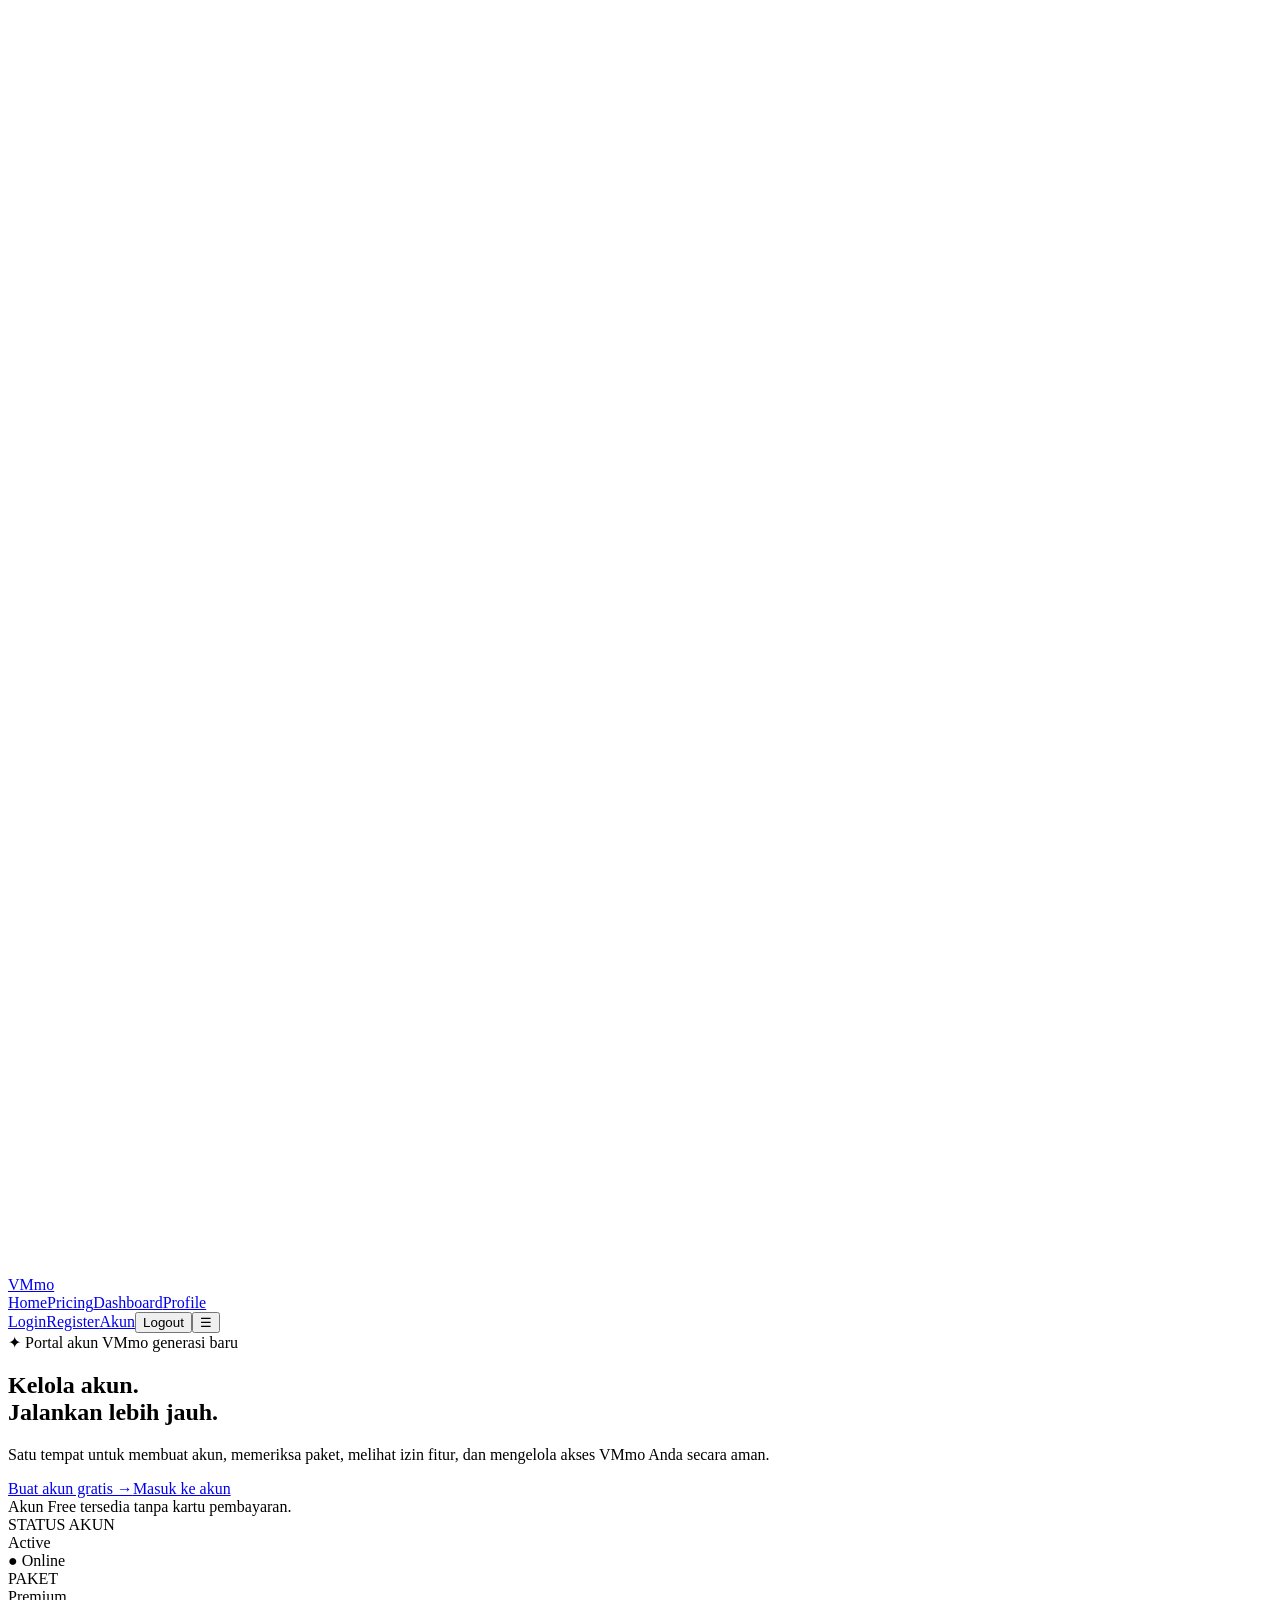
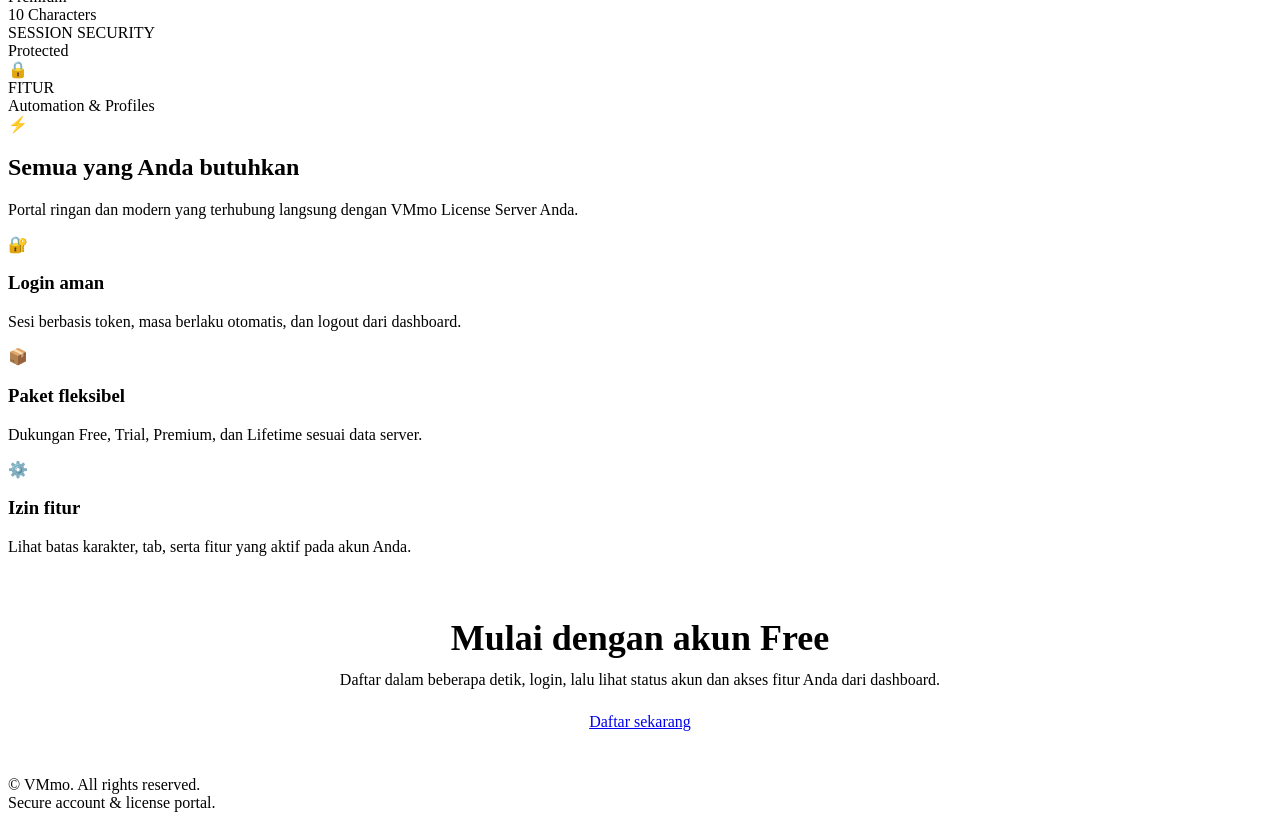
==== index.html @ d48aad36 "Add files via upload" ====
<!doctype html><html lang="id"><head><meta charset="utf-8"><meta name="viewport" content="width=device-width,initial-scale=1"><meta name="description" content="VMmo account and license portal"><title>VMmo — Account & License Portal</title><link rel="stylesheet" href="assets/css/style.css"></head><body><header class="nav"><div class="container nav-inner"><a class="brand" href="index.html"><span class="logo"><svg viewBox="0 0 24 24" fill="none"><path d="M5 7l4.3 10h5.4L19 7" stroke="white" stroke-width="2.3" stroke-linecap="round" stroke-linejoin="round"/></svg></span><span>VMmo</span></a><nav class="nav-links"><a href="index.html">Home</a><a href="pricing.html">Pricing</a><a href="dashboard.html">Dashboard</a><a href="profile.html">Profile</a></nav><div class="nav-actions"><a class="btn btn-secondary" data-guest-only href="login.html">Login</a><a class="btn btn-primary" data-guest-only href="register.html">Register</a><a class="btn btn-secondary" data-auth-only href="dashboard.html">Akun</a><button class="btn btn-danger" data-auth-only data-logout>Logout</button><button class="mobile-toggle" aria-label="Menu">☰</button></div></div></header>
<main><section class="hero"><div class="container hero-grid"><div><span class="eyebrow">✦ Portal akun VMmo generasi baru</span><h1><span class="gradient-text">Kelola akun.</span><br>Jalankan lebih jauh.</h1><p>Satu tempat untuk membuat akun, memeriksa paket, melihat izin fitur, dan mengelola akses VMmo Anda secara aman.</p><div class="hero-actions"><a class="btn btn-primary" href="register.html">Buat akun gratis →</a><a class="btn btn-secondary" href="login.html">Masuk ke akun</a></div><div class="hero-note">Akun Free tersedia tanpa kartu pembayaran.</div></div><div class="visual"><div class="visual-card"><div class="window-bar"><span class="dot"></span><span class="dot"></span><span class="dot"></span></div><div class="mock-row"><div><div class="mock-label">STATUS AKUN</div><div class="mock-value">Active</div></div><span class="pill">● Online</span></div><div class="mock-row"><div><div class="mock-label">PAKET</div><div class="mock-value">Premium</div></div><div class="mock-value">10 Characters</div></div><div class="mock-row"><div><div class="mock-label">SESSION SECURITY</div><div class="mock-value">Protected</div></div><div>🔒</div></div><div class="mock-row"><div><div class="mock-label">FITUR</div><div class="mock-value">Automation & Profiles</div></div><div>⚡</div></div></div></div></div></section>
<section class="section"><div class="container"><div class="section-head"><h2>Semua yang Anda butuhkan</h2><p>Portal ringan dan modern yang terhubung langsung dengan VMmo License Server Anda.</p></div><div class="grid-3"><article class="card"><div class="icon-box">🔐</div><h3>Login aman</h3><p>Sesi berbasis token, masa berlaku otomatis, dan logout dari dashboard.</p></article><article class="card"><div class="icon-box">📦</div><h3>Paket fleksibel</h3><p>Dukungan Free, Trial, Premium, dan Lifetime sesuai data server.</p></article><article class="card"><div class="icon-box">⚙️</div><h3>Izin fitur</h3><p>Lihat batas karakter, tab, serta fitur yang aktif pada akun Anda.</p></article></div></div></section>
<section class="section"><div class="container card" style="text-align:center;padding:45px"><h2 style="font-size:36px;margin:0 0 12px">Mulai dengan akun Free</h2><p class="muted" style="margin:0 auto 24px;max-width:620px">Daftar dalam beberapa detik, login, lalu lihat status akun dan akses fitur Anda dari dashboard.</p><a class="btn btn-primary" href="register.html">Daftar sekarang</a></div></section></main><footer class="footer"><div class="container footer-inner"><div>© <span data-year></span> VMmo. All rights reserved.</div><div>Secure account & license portal.</div></div></footer><script src="assets/js/config.js"></script><script src="assets/js/api.js"></script><script src="assets/js/app.js"></script></body></html>
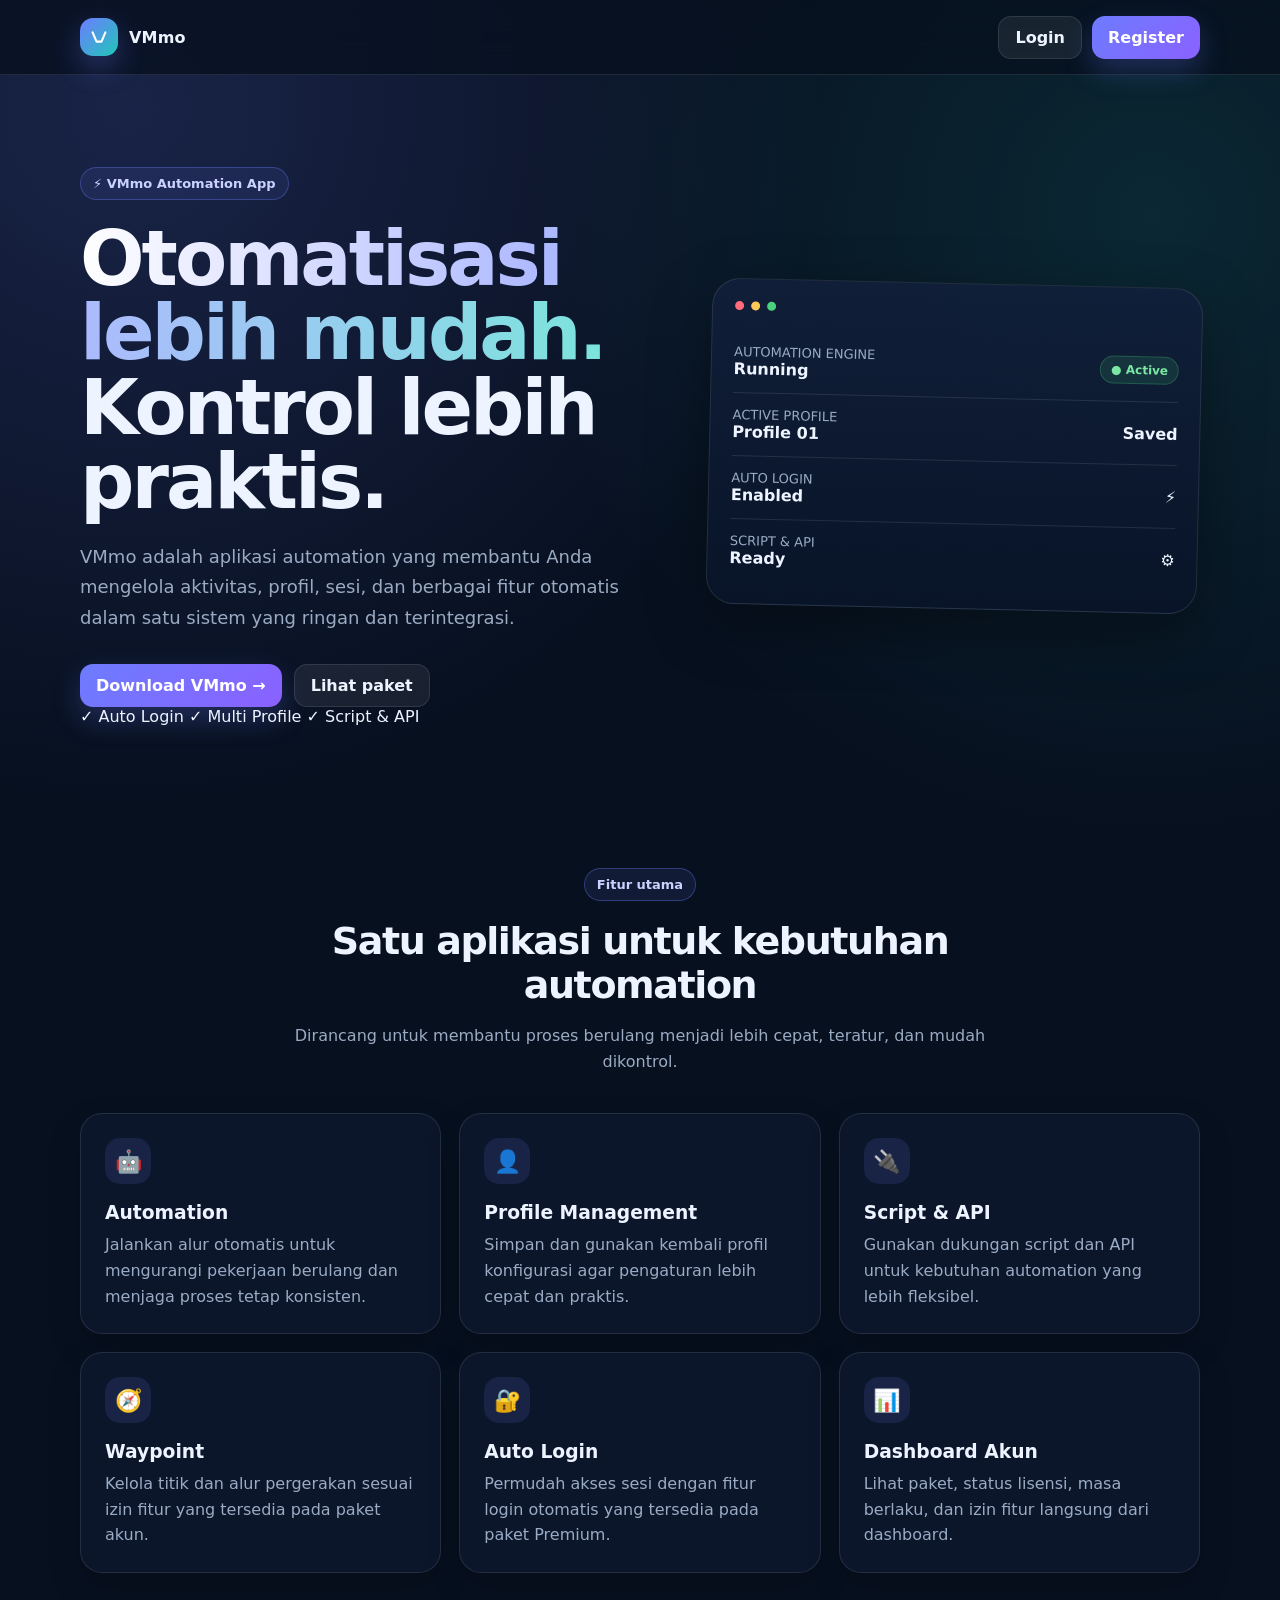
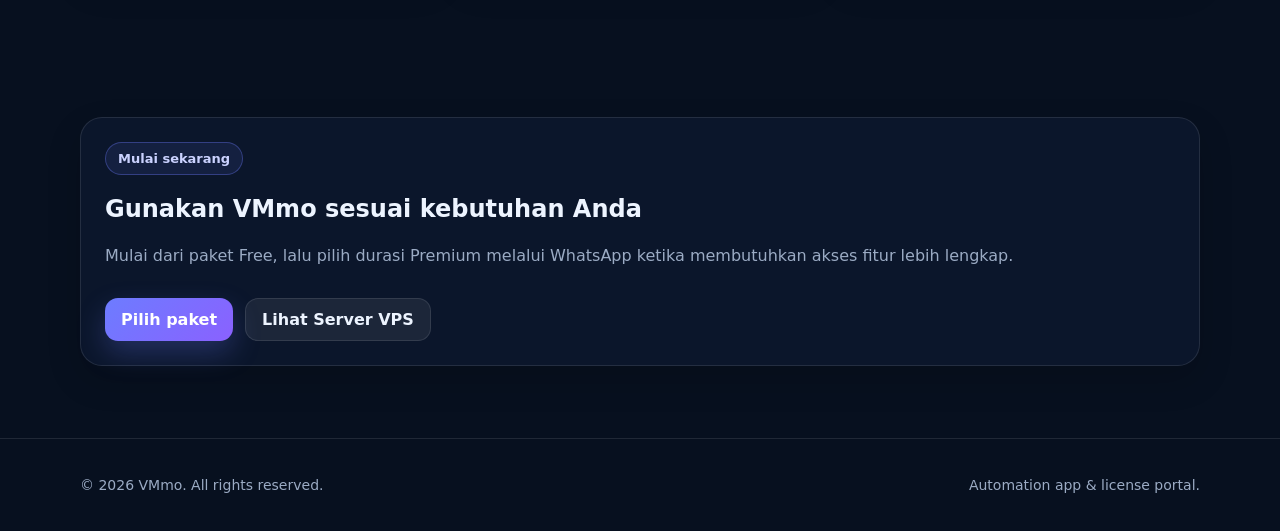
==== commit 9afca3bb: "Add files via upload" ====
--- a/index.html
+++ b/index.html
@@ -1,4 +1,91 @@
-<!doctype html><html lang="id"><head><meta charset="utf-8"><meta name="viewport" content="width=device-width,initial-scale=1"><meta name="description" content="VMmo account and license portal"><title>VMmo — Account & License Portal</title><link rel="stylesheet" href="assets/css/style.css"></head><body><header class="nav"><div class="container nav-inner"><a class="brand" href="index.html"><span class="logo"><svg viewBox="0 0 24 24" fill="none"><path d="M5 7l4.3 10h5.4L19 7" stroke="white" stroke-width="2.3" stroke-linecap="round" stroke-linejoin="round"/></svg></span><span>VMmo</span></a><nav class="nav-links"><a href="index.html">Home</a><a href="pricing.html">Pricing</a><a href="dashboard.html">Dashboard</a><a href="profile.html">Profile</a></nav><div class="nav-actions"><a class="btn btn-secondary" data-guest-only href="login.html">Login</a><a class="btn btn-primary" data-guest-only href="register.html">Register</a><a class="btn btn-secondary" data-auth-only href="dashboard.html">Akun</a><button class="btn btn-danger" data-auth-only data-logout>Logout</button><button class="mobile-toggle" aria-label="Menu">☰</button></div></div></header>
-<main><section class="hero"><div class="container hero-grid"><div><span class="eyebrow">✦ Portal akun VMmo generasi baru</span><h1><span class="gradient-text">Kelola akun.</span><br>Jalankan lebih jauh.</h1><p>Satu tempat untuk membuat akun, memeriksa paket, melihat izin fitur, dan mengelola akses VMmo Anda secara aman.</p><div class="hero-actions"><a class="btn btn-primary" href="register.html">Buat akun gratis →</a><a class="btn btn-secondary" href="login.html">Masuk ke akun</a></div><div class="hero-note">Akun Free tersedia tanpa kartu pembayaran.</div></div><div class="visual"><div class="visual-card"><div class="window-bar"><span class="dot"></span><span class="dot"></span><span class="dot"></span></div><div class="mock-row"><div><div class="mock-label">STATUS AKUN</div><div class="mock-value">Active</div></div><span class="pill">● Online</span></div><div class="mock-row"><div><div class="mock-label">PAKET</div><div class="mock-value">Premium</div></div><div class="mock-value">10 Characters</div></div><div class="mock-row"><div><div class="mock-label">SESSION SECURITY</div><div class="mock-value">Protected</div></div><div>🔒</div></div><div class="mock-row"><div><div class="mock-label">FITUR</div><div class="mock-value">Automation & Profiles</div></div><div>⚡</div></div></div></div></div></section>
-<section class="section"><div class="container"><div class="section-head"><h2>Semua yang Anda butuhkan</h2><p>Portal ringan dan modern yang terhubung langsung dengan VMmo License Server Anda.</p></div><div class="grid-3"><article class="card"><div class="icon-box">🔐</div><h3>Login aman</h3><p>Sesi berbasis token, masa berlaku otomatis, dan logout dari dashboard.</p></article><article class="card"><div class="icon-box">📦</div><h3>Paket fleksibel</h3><p>Dukungan Free, Trial, Premium, dan Lifetime sesuai data server.</p></article><article class="card"><div class="icon-box">⚙️</div><h3>Izin fitur</h3><p>Lihat batas karakter, tab, serta fitur yang aktif pada akun Anda.</p></article></div></div></section>
-<section class="section"><div class="container card" style="text-align:center;padding:45px"><h2 style="font-size:36px;margin:0 0 12px">Mulai dengan akun Free</h2><p class="muted" style="margin:0 auto 24px;max-width:620px">Daftar dalam beberapa detik, login, lalu lihat status akun dan akses fitur Anda dari dashboard.</p><a class="btn btn-primary" href="register.html">Daftar sekarang</a></div></section></main><footer class="footer"><div class="container footer-inner"><div>© <span data-year></span> VMmo. All rights reserved.</div><div>Secure account & license portal.</div></div></footer><script src="assets/js/config.js"></script><script src="assets/js/api.js"></script><script src="assets/js/app.js"></script></body></html>
+<!doctype html>
+<html lang="id">
+<head>
+  <meta charset="utf-8">
+  <meta name="viewport" content="width=device-width,initial-scale=1">
+  <meta name="description" content="VMmo adalah aplikasi automation untuk membantu menjalankan dan mengelola aktivitas secara lebih praktis.">
+  <title>VMmo — Automation App</title>
+  <link rel="stylesheet" href="assets/css/style.css">
+</head>
+<body>
+<header class="nav">
+  <div class="container nav-inner">
+    <a class="brand" href="index.html"><span class="logo"><svg viewBox="0 0 24 24" fill="none"><path d="M5 7l4.3 10h5.4L19 7" stroke="white" stroke-width="2.3" stroke-linecap="round" stroke-linejoin="round"/></svg></span><span>VMmo</span></a>
+    <nav class="nav-links" aria-label="Navigasi utama"></nav>
+    <div class="nav-actions">
+      <a class="btn btn-secondary" data-guest-only href="login.html">Login</a>
+      <a class="btn btn-primary" data-guest-only href="register.html">Register</a>
+      <a class="btn btn-secondary" data-auth-only href="dashboard.html">Akun</a>
+      <button class="btn btn-danger" data-auth-only data-logout>Logout</button>
+      <button class="mobile-toggle" aria-label="Buka menu">☰</button>
+    </div>
+  </div>
+</header>
+
+<main>
+  <section class="hero">
+    <div class="container hero-grid">
+      <div>
+        <span class="eyebrow">⚡ VMmo Automation App</span>
+        <h1><span class="gradient-text">Otomatisasi lebih mudah.</span><br>Kontrol lebih praktis.</h1>
+        <p>VMmo adalah aplikasi automation yang membantu Anda mengelola aktivitas, profil, sesi, dan berbagai fitur otomatis dalam satu sistem yang ringan dan terintegrasi.</p>
+        <div class="hero-actions">
+          <a class="btn btn-primary" href="download.html">Download VMmo →</a>
+          <a class="btn btn-secondary" href="pricing.html">Lihat paket</a>
+        </div>
+        <div class="hero-badges">
+          <span>✓ Auto Login</span>
+          <span>✓ Multi Profile</span>
+          <span>✓ Script & API</span>
+        </div>
+      </div>
+
+      <div class="visual">
+        <div class="visual-card">
+          <div class="window-bar"><span class="dot"></span><span class="dot"></span><span class="dot"></span></div>
+          <div class="mock-row"><div><div class="mock-label">AUTOMATION ENGINE</div><div class="mock-value">Running</div></div><span class="pill">● Active</span></div>
+          <div class="mock-row"><div><div class="mock-label">ACTIVE PROFILE</div><div class="mock-value">Profile 01</div></div><div class="mock-value">Saved</div></div>
+          <div class="mock-row"><div><div class="mock-label">AUTO LOGIN</div><div class="mock-value">Enabled</div></div><div>⚡</div></div>
+          <div class="mock-row"><div><div class="mock-label">SCRIPT & API</div><div class="mock-value">Ready</div></div><div>⚙️</div></div>
+        </div>
+      </div>
+    </div>
+  </section>
+
+  <section class="section">
+    <div class="container">
+      <div class="section-head">
+        <span class="eyebrow">Fitur utama</span>
+        <h2 style="margin-top:18px">Satu aplikasi untuk kebutuhan automation</h2>
+        <p>Dirancang untuk membantu proses berulang menjadi lebih cepat, teratur, dan mudah dikontrol.</p>
+      </div>
+      <div class="grid-3">
+        <article class="card"><div class="icon-box">🤖</div><h3>Automation</h3><p>Jalankan alur otomatis untuk mengurangi pekerjaan berulang dan menjaga proses tetap konsisten.</p></article>
+        <article class="card"><div class="icon-box">👤</div><h3>Profile Management</h3><p>Simpan dan gunakan kembali profil konfigurasi agar pengaturan lebih cepat dan praktis.</p></article>
+        <article class="card"><div class="icon-box">🔌</div><h3>Script & API</h3><p>Gunakan dukungan script dan API untuk kebutuhan automation yang lebih fleksibel.</p></article>
+        <article class="card"><div class="icon-box">🧭</div><h3>Waypoint</h3><p>Kelola titik dan alur pergerakan sesuai izin fitur yang tersedia pada paket akun.</p></article>
+        <article class="card"><div class="icon-box">🔐</div><h3>Auto Login</h3><p>Permudah akses sesi dengan fitur login otomatis yang tersedia pada paket Premium.</p></article>
+        <article class="card"><div class="icon-box">📊</div><h3>Dashboard Akun</h3><p>Lihat paket, status lisensi, masa berlaku, dan izin fitur langsung dari dashboard.</p></article>
+      </div>
+    </div>
+  </section>
+
+  <section class="section">
+    <div class="container card home-cta">
+      <span class="eyebrow">Mulai sekarang</span>
+      <h2>Gunakan VMmo sesuai kebutuhan Anda</h2>
+      <p class="muted">Mulai dari paket Free, lalu pilih durasi Premium melalui WhatsApp ketika membutuhkan akses fitur lebih lengkap.</p>
+      <div class="hero-actions center-actions">
+        <a class="btn btn-primary" href="pricing.html">Pilih paket</a>
+        <a class="btn btn-secondary" href="vps.html">Lihat Server VPS</a>
+      </div>
+    </div>
+  </section>
+</main>
+
+<footer class="footer"><div class="container footer-inner"><div>© <span data-year></span> VMmo. All rights reserved.</div><div>Automation app & license portal.</div></div></footer>
+<script src="assets/js/config.js"></script>
+<script src="assets/js/api.js"></script>
+<script src="assets/js/app.js"></script>
+</body>
+</html>
--- a/assets/css/style.css
+++ b/assets/css/style.css
@@ -0,0 +1,2 @@
+:root{--bg:#07101f;--panel:#0d1930;--panel2:#111f3a;--text:#edf4ff;--muted:#9babc4;--line:rgba(255,255,255,.1);--brand:#6d7cff;--brand2:#20c7b8;--danger:#ff6b7a;--warning:#ffc857;--ok:#49d17d;--shadow:0 20px 60px rgba(0,0,0,.35);--radius:22px}
+*{box-sizing:border-box}html{scroll-behavior:smooth}body{margin:0;font-family:Inter,ui-sans-serif,system-ui,-apple-system,Segoe UI,Roboto,Arial,sans-serif;background:radial-gradient(circle at 10% 5%,rgba(109,124,255,.18),transparent 30%),radial-gradient(circle at 90% 10%,rgba(32,199,184,.13),transparent 28%),var(--bg);color:var(--text);min-height:100vh}a{color:inherit;text-decoration:none}button,input{font:inherit}.container{width:min(1120px,calc(100% - 32px));margin:auto}.nav{position:sticky;top:0;z-index:50;background:rgba(7,16,31,.76);backdrop-filter:blur(18px);border-bottom:1px solid var(--line)}.nav-inner{height:74px;display:flex;align-items:center;justify-content:space-between}.brand{display:flex;align-items:center;gap:11px;font-weight:850;letter-spacing:.2px}.logo{width:38px;height:38px;border-radius:13px;background:linear-gradient(135deg,var(--brand),var(--brand2));display:grid;place-items:center;box-shadow:0 12px 28px rgba(109,124,255,.3)}.logo svg{width:22px}.nav-links{display:flex;gap:8px;align-items:center}.nav-links a{padding:10px 13px;border-radius:12px;color:var(--muted);font-weight:650;font-size:14px}.nav-links a:hover,.nav-links a.active{background:rgba(255,255,255,.07);color:var(--text)}.nav-actions{display:flex;gap:10px}.btn{border:0;border-radius:13px;padding:11px 16px;font-weight:750;cursor:pointer;display:inline-flex;align-items:center;justify-content:center;gap:8px;transition:.2s}.btn:hover{transform:translateY(-1px)}.btn-primary{color:white;background:linear-gradient(135deg,var(--brand),#8a61ff);box-shadow:0 12px 28px rgba(109,124,255,.25)}.btn-secondary{color:var(--text);background:rgba(255,255,255,.07);border:1px solid var(--line)}.btn-danger{color:white;background:rgba(255,107,122,.18);border:1px solid rgba(255,107,122,.35)}.btn-block{width:100%}.hero{padding:92px 0 70px}.hero-grid{display:grid;grid-template-columns:1.08fr .92fr;gap:52px;align-items:center}.eyebrow{display:inline-flex;align-items:center;gap:8px;padding:8px 12px;border:1px solid rgba(109,124,255,.35);background:rgba(109,124,255,.1);border-radius:999px;color:#cbd2ff;font-size:13px;font-weight:750}.hero h1{font-size:clamp(44px,7vw,76px);line-height:.98;letter-spacing:-3px;margin:22px 0}.gradient-text{background:linear-gradient(90deg,#fff,#aeb9ff 46%,#7ce4dc);-webkit-background-clip:text;color:transparent}.hero p{font-size:18px;line-height:1.7;color:var(--muted);max-width:650px}.hero-actions{display:flex;gap:12px;margin-top:30px}.hero-note{color:var(--muted);font-size:13px;margin-top:16px}.visual{position:relative}.visual-card{background:linear-gradient(180deg,rgba(17,31,58,.94),rgba(9,20,40,.94));border:1px solid var(--line);border-radius:28px;padding:22px;box-shadow:var(--shadow);transform:rotate(1.3deg)}.window-bar{display:flex;gap:7px;margin-bottom:20px}.dot{width:9px;height:9px;border-radius:50%;background:#ff6b7a}.dot:nth-child(2){background:#ffc857}.dot:nth-child(3){background:#49d17d}.mock-row{display:flex;align-items:center;justify-content:space-between;padding:14px 0;border-bottom:1px solid var(--line)}.mock-row:last-child{border:0}.mock-label{color:var(--muted);font-size:13px}.mock-value{font-weight:750}.pill{display:inline-flex;padding:6px 10px;border-radius:999px;font-size:12px;font-weight:800;background:rgba(73,209,125,.13);color:#7ce7a4;border:1px solid rgba(73,209,125,.25)}.section{padding:72px 0}.section-head{text-align:center;max-width:720px;margin:0 auto 38px}.section-head h2{font-size:38px;letter-spacing:-1.4px;margin:0 0 12px}.section-head p{color:var(--muted);line-height:1.65}.grid-3{display:grid;grid-template-columns:repeat(3,1fr);gap:18px}.card{background:rgba(13,25,48,.78);border:1px solid var(--line);border-radius:var(--radius);padding:24px;box-shadow:0 14px 34px rgba(0,0,0,.16)}.icon-box{width:46px;height:46px;border-radius:15px;background:rgba(109,124,255,.13);display:grid;place-items:center;font-size:22px}.card h3{margin:18px 0 9px}.card p{color:var(--muted);line-height:1.6;margin:0}.footer{padding:38px 0;border-top:1px solid var(--line);color:var(--muted);font-size:14px}.footer-inner{display:flex;justify-content:space-between;gap:20px;align-items:center}.auth-shell{min-height:calc(100vh - 74px);display:grid;place-items:center;padding:50px 16px}.auth-card{width:min(460px,100%);background:rgba(13,25,48,.91);border:1px solid var(--line);border-radius:26px;padding:30px;box-shadow:var(--shadow)}.auth-card.wide{width:min(680px,100%)}.auth-card h1{margin:0 0 8px;font-size:31px;letter-spacing:-1px}.subtitle{color:var(--muted);margin:0 0 25px;line-height:1.55}.form-group{margin-bottom:17px}.form-group label{display:block;font-size:13px;font-weight:750;margin-bottom:8px}.input{width:100%;border:1px solid var(--line);background:rgba(4,12,25,.7);color:var(--text);border-radius:13px;padding:13px 14px;outline:none}.input:focus{border-color:rgba(109,124,255,.8);box-shadow:0 0 0 4px rgba(109,124,255,.12)}.form-row{display:grid;grid-template-columns:1fr 1fr;gap:14px}.helper{font-size:12px;color:var(--muted);margin-top:7px}.form-meta{display:flex;justify-content:space-between;align-items:center;margin:2px 0 18px;font-size:13px;color:var(--muted)}.check{display:flex;gap:8px;align-items:center}.text-link{color:#aeb9ff;font-weight:700}.alert{display:none;border-radius:13px;padding:12px 14px;margin-bottom:16px;font-size:14px;line-height:1.45}.alert.show{display:block}.alert-error{background:rgba(255,107,122,.12);border:1px solid rgba(255,107,122,.3);color:#ffc3ca}.alert-success{background:rgba(73,209,125,.12);border:1px solid rgba(73,209,125,.3);color:#a9f2c1}.divider{display:flex;align-items:center;gap:12px;color:var(--muted);font-size:12px;margin:22px 0}.divider:before,.divider:after{content:"";height:1px;background:var(--line);flex:1}.dashboard{padding:36px 0 70px}.dash-head{display:flex;justify-content:space-between;align-items:center;margin-bottom:24px}.dash-head h1{margin:0;font-size:34px}.dash-head p{color:var(--muted);margin:6px 0 0}.stats{display:grid;grid-template-columns:repeat(4,1fr);gap:16px;margin-bottom:18px}.stat{padding:20px;border-radius:19px;border:1px solid var(--line);background:rgba(13,25,48,.78)}.stat-label{font-size:12px;color:var(--muted);text-transform:uppercase;letter-spacing:.7px}.stat-value{font-weight:850;font-size:21px;margin-top:9px}.dash-grid{display:grid;grid-template-columns:1.3fr .7fr;gap:18px}.table-list{margin-top:12px}.table-row{display:grid;grid-template-columns:1fr 1fr;padding:13px 0;border-bottom:1px solid var(--line);gap:12px}.table-row:last-child{border-bottom:0}.table-row span:first-child{color:var(--muted)}.permission-grid{display:grid;grid-template-columns:repeat(2,1fr);gap:10px;margin-top:15px}.permission{display:flex;align-items:center;gap:9px;padding:11px;border-radius:13px;background:rgba(255,255,255,.035);font-size:13px}.permission .state{width:9px;height:9px;border-radius:50%;background:var(--danger)}.permission.enabled .state{background:var(--ok)}.pricing-grid{display:grid;grid-template-columns:repeat(4,1fr);gap:16px;align-items:stretch}.price-card{position:relative;display:flex;flex-direction:column}.price-card.featured{border-color:rgba(109,124,255,.65);box-shadow:0 20px 50px rgba(109,124,255,.16)}.popular{position:absolute;top:14px;right:14px;font-size:10px;text-transform:uppercase;letter-spacing:.7px;background:rgba(109,124,255,.18);color:#c8ceff;padding:6px 9px;border-radius:999px}.price{font-size:33px;font-weight:900;margin:16px 0 4px}.price small{font-size:13px;color:var(--muted);font-weight:600}.features{list-style:none;padding:0;margin:20px 0;display:grid;gap:11px;color:var(--muted);font-size:14px}.features li:before{content:'✓';color:var(--ok);font-weight:900;margin-right:9px}.price-card .btn{margin-top:auto}.profile-grid{display:grid;grid-template-columns:.65fr 1.35fr;gap:18px}.avatar-card{text-align:center}.avatar{width:94px;height:94px;border-radius:28px;margin:0 auto 16px;background:linear-gradient(135deg,var(--brand),var(--brand2));display:grid;place-items:center;font-size:35px;font-weight:900}.muted{color:var(--muted)}.mobile-toggle{display:none;background:none;border:0;color:white;font-size:24px}.loading{opacity:.65;pointer-events:none}.legal-note{font-size:12px;color:var(--muted);line-height:1.5;margin-top:17px;text-align:center}@media(max-width:900px){.hero-grid,.dash-grid,.profile-grid{grid-template-columns:1fr}.grid-3{grid-template-columns:1fr 1fr}.pricing-grid{grid-template-columns:1fr 1fr}.stats{grid-template-columns:1fr 1fr}.nav-links{display:none}.mobile-toggle{display:block}.hero{padding-top:60px}.visual{max-width:600px}.hero h1{letter-spacing:-2px}}@media(max-width:600px){.container{width:min(100% - 22px,1120px)}.nav-actions .btn-secondary{display:none}.hero-actions,.footer-inner,.dash-head{align-items:stretch;flex-direction:column}.hero-actions .btn{width:100%}.grid-3,.pricing-grid,.stats,.form-row{grid-template-columns:1fr}.hero h1{font-size:43px}.section-head h2{font-size:31px}.auth-card{padding:22px}.permission-grid{grid-template-columns:1fr}.table-row{grid-template-columns:1fr}.nav-inner{height:66px}.dashboard{padding-top:25px}}
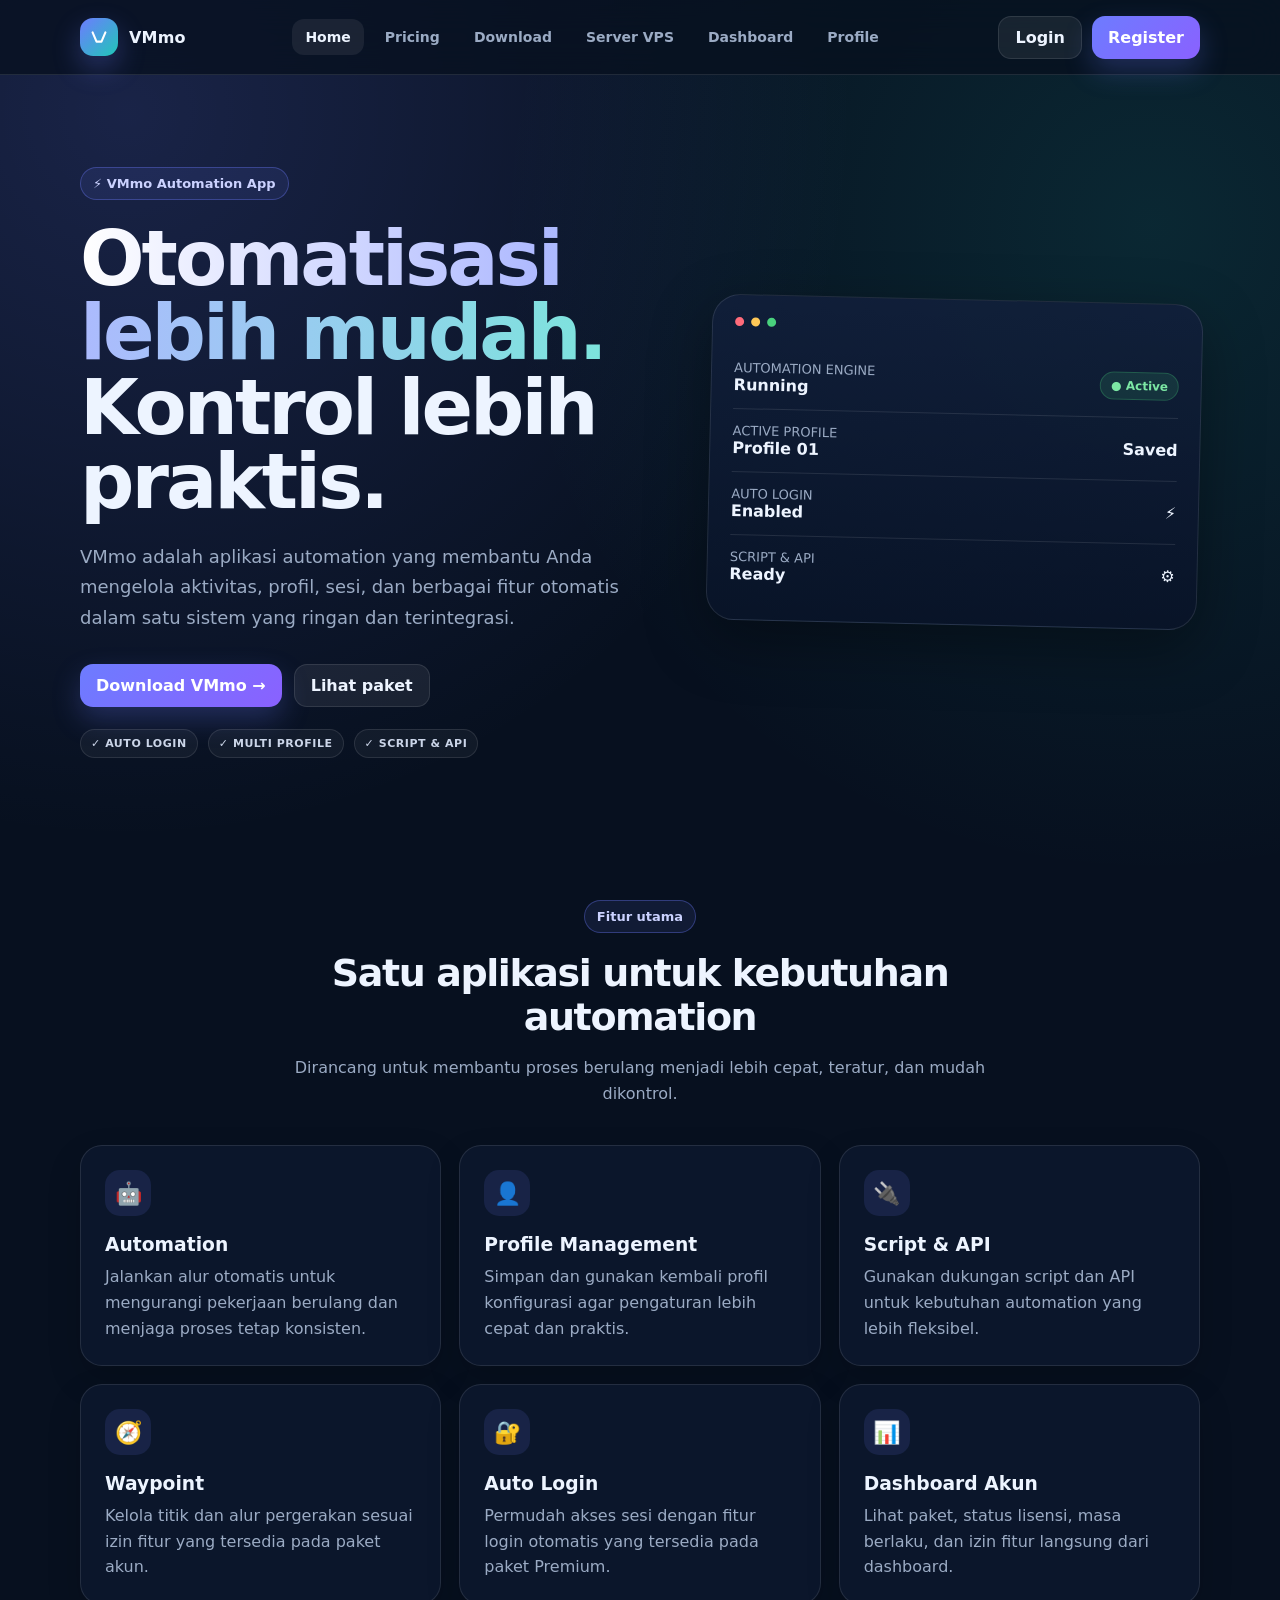
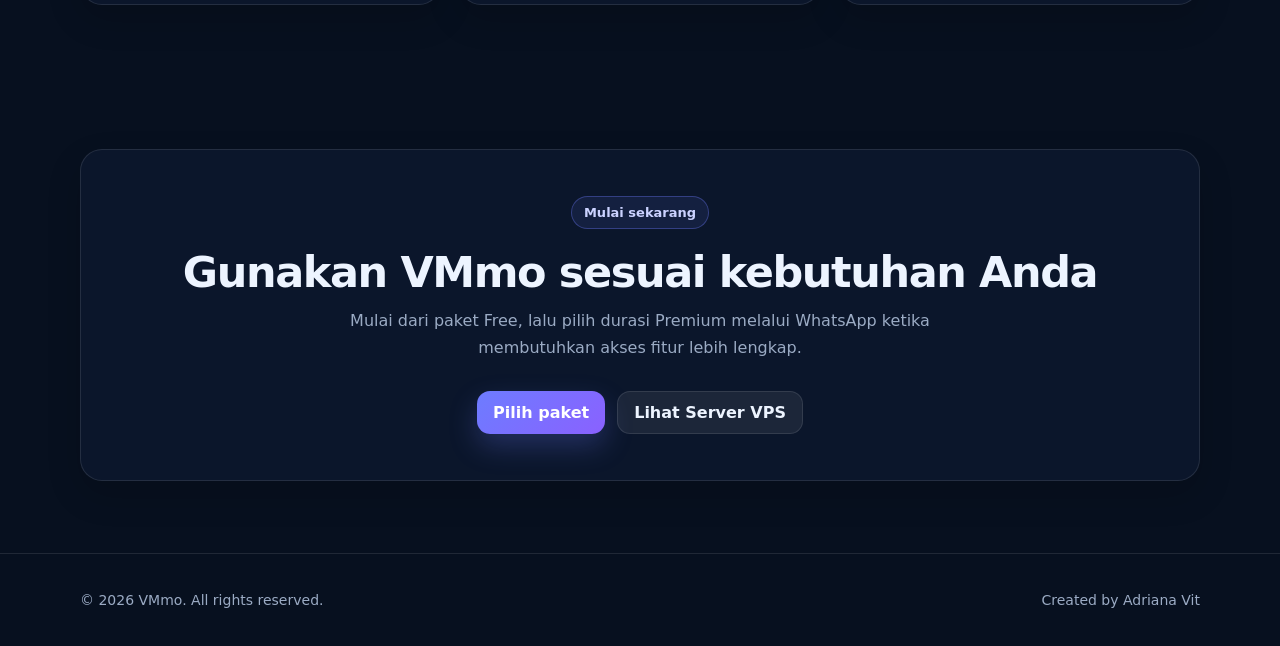
==== commit 218d6ecc: "Add files via upload" ====
--- a/index.html
+++ b/index.html
@@ -23,7 +23,7 @@
 </header>
 
 <main>
-  <section class="hero">
+  <section class="hero animate-fade-up">
     <div class="container hero-grid">
       <div>
         <span class="eyebrow">⚡ VMmo Automation App</span>
@@ -60,12 +60,12 @@
         <p>Dirancang untuk membantu proses berulang menjadi lebih cepat, teratur, dan mudah dikontrol.</p>
       </div>
       <div class="grid-3">
-        <article class="card"><div class="icon-box">🤖</div><h3>Automation</h3><p>Jalankan alur otomatis untuk mengurangi pekerjaan berulang dan menjaga proses tetap konsisten.</p></article>
-        <article class="card"><div class="icon-box">👤</div><h3>Profile Management</h3><p>Simpan dan gunakan kembali profil konfigurasi agar pengaturan lebih cepat dan praktis.</p></article>
-        <article class="card"><div class="icon-box">🔌</div><h3>Script & API</h3><p>Gunakan dukungan script dan API untuk kebutuhan automation yang lebih fleksibel.</p></article>
-        <article class="card"><div class="icon-box">🧭</div><h3>Waypoint</h3><p>Kelola titik dan alur pergerakan sesuai izin fitur yang tersedia pada paket akun.</p></article>
-        <article class="card"><div class="icon-box">🔐</div><h3>Auto Login</h3><p>Permudah akses sesi dengan fitur login otomatis yang tersedia pada paket Premium.</p></article>
-        <article class="card"><div class="icon-box">📊</div><h3>Dashboard Akun</h3><p>Lihat paket, status lisensi, masa berlaku, dan izin fitur langsung dari dashboard.</p></article>
+        <article class="card animate-fade-up delay-1"><div class="icon-box">🤖</div><h3>Automation</h3><p>Jalankan alur otomatis untuk mengurangi pekerjaan berulang dan menjaga proses tetap konsisten.</p></article>
+        <article class="card animate-fade-up delay-2"><div class="icon-box">👤</div><h3>Profile Management</h3><p>Simpan dan gunakan kembali profil konfigurasi agar pengaturan lebih cepat dan praktis.</p></article>
+        <article class="card animate-fade-up delay-3"><div class="icon-box">🔌</div><h3>Script & API</h3><p>Gunakan dukungan script dan API untuk kebutuhan automation yang lebih fleksibel.</p></article>
+        <article class="card animate-fade-up delay-1"><div class="icon-box">🧭</div><h3>Waypoint</h3><p>Kelola titik dan alur pergerakan sesuai izin fitur yang tersedia pada paket akun.</p></article>
+        <article class="card animate-fade-up delay-2"><div class="icon-box">🔐</div><h3>Auto Login</h3><p>Permudah akses sesi dengan fitur login otomatis yang tersedia pada paket Premium.</p></article>
+        <article class="card animate-fade-up delay-3"><div class="icon-box">📊</div><h3>Dashboard Akun</h3><p>Lihat paket, status lisensi, masa berlaku, dan izin fitur langsung dari dashboard.</p></article>
       </div>
     </div>
   </section>
@@ -83,7 +83,7 @@
   </section>
 </main>
 
-<footer class="footer"><div class="container footer-inner"><div>© <span data-year></span> VMmo. All rights reserved.</div><div>Automation app & license portal.</div></div></footer>
+<footer class="footer"><div class="container footer-inner"><div>© <span data-year></span> VMmo. All rights reserved.</div><div>Created by Adriana Vit</div></div></footer>
 <script src="assets/js/config.js"></script>
 <script src="assets/js/api.js"></script>
 <script src="assets/js/app.js"></script>
--- a/assets/css/style.css
+++ b/assets/css/style.css
@@ -1,2 +1,63 @@
 :root{--bg:#07101f;--panel:#0d1930;--panel2:#111f3a;--text:#edf4ff;--muted:#9babc4;--line:rgba(255,255,255,.1);--brand:#6d7cff;--brand2:#20c7b8;--danger:#ff6b7a;--warning:#ffc857;--ok:#49d17d;--shadow:0 20px 60px rgba(0,0,0,.35);--radius:22px}
 *{box-sizing:border-box}html{scroll-behavior:smooth}body{margin:0;font-family:Inter,ui-sans-serif,system-ui,-apple-system,Segoe UI,Roboto,Arial,sans-serif;background:radial-gradient(circle at 10% 5%,rgba(109,124,255,.18),transparent 30%),radial-gradient(circle at 90% 10%,rgba(32,199,184,.13),transparent 28%),var(--bg);color:var(--text);min-height:100vh}a{color:inherit;text-decoration:none}button,input{font:inherit}.container{width:min(1120px,calc(100% - 32px));margin:auto}.nav{position:sticky;top:0;z-index:50;background:rgba(7,16,31,.76);backdrop-filter:blur(18px);border-bottom:1px solid var(--line)}.nav-inner{height:74px;display:flex;align-items:center;justify-content:space-between}.brand{display:flex;align-items:center;gap:11px;font-weight:850;letter-spacing:.2px}.logo{width:38px;height:38px;border-radius:13px;background:linear-gradient(135deg,var(--brand),var(--brand2));display:grid;place-items:center;box-shadow:0 12px 28px rgba(109,124,255,.3)}.logo svg{width:22px}.nav-links{display:flex;gap:8px;align-items:center}.nav-links a{padding:10px 13px;border-radius:12px;color:var(--muted);font-weight:650;font-size:14px}.nav-links a:hover,.nav-links a.active{background:rgba(255,255,255,.07);color:var(--text)}.nav-actions{display:flex;gap:10px}.btn{border:0;border-radius:13px;padding:11px 16px;font-weight:750;cursor:pointer;display:inline-flex;align-items:center;justify-content:center;gap:8px;transition:.2s}.btn:hover{transform:translateY(-1px)}.btn-primary{color:white;background:linear-gradient(135deg,var(--brand),#8a61ff);box-shadow:0 12px 28px rgba(109,124,255,.25)}.btn-secondary{color:var(--text);background:rgba(255,255,255,.07);border:1px solid var(--line)}.btn-danger{color:white;background:rgba(255,107,122,.18);border:1px solid rgba(255,107,122,.35)}.btn-block{width:100%}.hero{padding:92px 0 70px}.hero-grid{display:grid;grid-template-columns:1.08fr .92fr;gap:52px;align-items:center}.eyebrow{display:inline-flex;align-items:center;gap:8px;padding:8px 12px;border:1px solid rgba(109,124,255,.35);background:rgba(109,124,255,.1);border-radius:999px;color:#cbd2ff;font-size:13px;font-weight:750}.hero h1{font-size:clamp(44px,7vw,76px);line-height:.98;letter-spacing:-3px;margin:22px 0}.gradient-text{background:linear-gradient(90deg,#fff,#aeb9ff 46%,#7ce4dc);-webkit-background-clip:text;color:transparent}.hero p{font-size:18px;line-height:1.7;color:var(--muted);max-width:650px}.hero-actions{display:flex;gap:12px;margin-top:30px}.hero-note{color:var(--muted);font-size:13px;margin-top:16px}.visual{position:relative}.visual-card{background:linear-gradient(180deg,rgba(17,31,58,.94),rgba(9,20,40,.94));border:1px solid var(--line);border-radius:28px;padding:22px;box-shadow:var(--shadow);transform:rotate(1.3deg)}.window-bar{display:flex;gap:7px;margin-bottom:20px}.dot{width:9px;height:9px;border-radius:50%;background:#ff6b7a}.dot:nth-child(2){background:#ffc857}.dot:nth-child(3){background:#49d17d}.mock-row{display:flex;align-items:center;justify-content:space-between;padding:14px 0;border-bottom:1px solid var(--line)}.mock-row:last-child{border:0}.mock-label{color:var(--muted);font-size:13px}.mock-value{font-weight:750}.pill{display:inline-flex;padding:6px 10px;border-radius:999px;font-size:12px;font-weight:800;background:rgba(73,209,125,.13);color:#7ce7a4;border:1px solid rgba(73,209,125,.25)}.section{padding:72px 0}.section-head{text-align:center;max-width:720px;margin:0 auto 38px}.section-head h2{font-size:38px;letter-spacing:-1.4px;margin:0 0 12px}.section-head p{color:var(--muted);line-height:1.65}.grid-3{display:grid;grid-template-columns:repeat(3,1fr);gap:18px}.card{background:rgba(13,25,48,.78);border:1px solid var(--line);border-radius:var(--radius);padding:24px;box-shadow:0 14px 34px rgba(0,0,0,.16)}.icon-box{width:46px;height:46px;border-radius:15px;background:rgba(109,124,255,.13);display:grid;place-items:center;font-size:22px}.card h3{margin:18px 0 9px}.card p{color:var(--muted);line-height:1.6;margin:0}.footer{padding:38px 0;border-top:1px solid var(--line);color:var(--muted);font-size:14px}.footer-inner{display:flex;justify-content:space-between;gap:20px;align-items:center}.auth-shell{min-height:calc(100vh - 74px);display:grid;place-items:center;padding:50px 16px}.auth-card{width:min(460px,100%);background:rgba(13,25,48,.91);border:1px solid var(--line);border-radius:26px;padding:30px;box-shadow:var(--shadow)}.auth-card.wide{width:min(680px,100%)}.auth-card h1{margin:0 0 8px;font-size:31px;letter-spacing:-1px}.subtitle{color:var(--muted);margin:0 0 25px;line-height:1.55}.form-group{margin-bottom:17px}.form-group label{display:block;font-size:13px;font-weight:750;margin-bottom:8px}.input{width:100%;border:1px solid var(--line);background:rgba(4,12,25,.7);color:var(--text);border-radius:13px;padding:13px 14px;outline:none}.input:focus{border-color:rgba(109,124,255,.8);box-shadow:0 0 0 4px rgba(109,124,255,.12)}.form-row{display:grid;grid-template-columns:1fr 1fr;gap:14px}.helper{font-size:12px;color:var(--muted);margin-top:7px}.form-meta{display:flex;justify-content:space-between;align-items:center;margin:2px 0 18px;font-size:13px;color:var(--muted)}.check{display:flex;gap:8px;align-items:center}.text-link{color:#aeb9ff;font-weight:700}.alert{display:none;border-radius:13px;padding:12px 14px;margin-bottom:16px;font-size:14px;line-height:1.45}.alert.show{display:block}.alert-error{background:rgba(255,107,122,.12);border:1px solid rgba(255,107,122,.3);color:#ffc3ca}.alert-success{background:rgba(73,209,125,.12);border:1px solid rgba(73,209,125,.3);color:#a9f2c1}.divider{display:flex;align-items:center;gap:12px;color:var(--muted);font-size:12px;margin:22px 0}.divider:before,.divider:after{content:"";height:1px;background:var(--line);flex:1}.dashboard{padding:36px 0 70px}.dash-head{display:flex;justify-content:space-between;align-items:center;margin-bottom:24px}.dash-head h1{margin:0;font-size:34px}.dash-head p{color:var(--muted);margin:6px 0 0}.stats{display:grid;grid-template-columns:repeat(4,1fr);gap:16px;margin-bottom:18px}.stat{padding:20px;border-radius:19px;border:1px solid var(--line);background:rgba(13,25,48,.78)}.stat-label{font-size:12px;color:var(--muted);text-transform:uppercase;letter-spacing:.7px}.stat-value{font-weight:850;font-size:21px;margin-top:9px}.dash-grid{display:grid;grid-template-columns:1.3fr .7fr;gap:18px}.table-list{margin-top:12px}.table-row{display:grid;grid-template-columns:1fr 1fr;padding:13px 0;border-bottom:1px solid var(--line);gap:12px}.table-row:last-child{border-bottom:0}.table-row span:first-child{color:var(--muted)}.permission-grid{display:grid;grid-template-columns:repeat(2,1fr);gap:10px;margin-top:15px}.permission{display:flex;align-items:center;gap:9px;padding:11px;border-radius:13px;background:rgba(255,255,255,.035);font-size:13px}.permission .state{width:9px;height:9px;border-radius:50%;background:var(--danger)}.permission.enabled .state{background:var(--ok)}.pricing-grid{display:grid;grid-template-columns:repeat(4,1fr);gap:16px;align-items:stretch}.price-card{position:relative;display:flex;flex-direction:column}.price-card.featured{border-color:rgba(109,124,255,.65);box-shadow:0 20px 50px rgba(109,124,255,.16)}.popular{position:absolute;top:14px;right:14px;font-size:10px;text-transform:uppercase;letter-spacing:.7px;background:rgba(109,124,255,.18);color:#c8ceff;padding:6px 9px;border-radius:999px}.price{font-size:33px;font-weight:900;margin:16px 0 4px}.price small{font-size:13px;color:var(--muted);font-weight:600}.features{list-style:none;padding:0;margin:20px 0;display:grid;gap:11px;color:var(--muted);font-size:14px}.features li:before{content:'✓';color:var(--ok);font-weight:900;margin-right:9px}.price-card .btn{margin-top:auto}.profile-grid{display:grid;grid-template-columns:.65fr 1.35fr;gap:18px}.avatar-card{text-align:center}.avatar{width:94px;height:94px;border-radius:28px;margin:0 auto 16px;background:linear-gradient(135deg,var(--brand),var(--brand2));display:grid;place-items:center;font-size:35px;font-weight:900}.muted{color:var(--muted)}.mobile-toggle{display:none;background:none;border:0;color:white;font-size:24px}.loading{opacity:.65;pointer-events:none}.legal-note{font-size:12px;color:var(--muted);line-height:1.5;margin-top:17px;text-align:center}@media(max-width:900px){.hero-grid,.dash-grid,.profile-grid{grid-template-columns:1fr}.grid-3{grid-template-columns:1fr 1fr}.pricing-grid{grid-template-columns:1fr 1fr}.stats{grid-template-columns:1fr 1fr}.nav-links{display:none}.mobile-toggle{display:block}.hero{padding-top:60px}.visual{max-width:600px}.hero h1{letter-spacing:-2px}}@media(max-width:600px){.container{width:min(100% - 22px,1120px)}.nav-actions .btn-secondary{display:none}.hero-actions,.footer-inner,.dash-head{align-items:stretch;flex-direction:column}.hero-actions .btn{width:100%}.grid-3,.pricing-grid,.stats,.form-row{grid-template-columns:1fr}.hero h1{font-size:43px}.section-head h2{font-size:31px}.auth-card{padding:22px}.permission-grid{grid-template-columns:1fr}.table-row{grid-template-columns:1fr}.nav-inner{height:66px}.dashboard{padding-top:25px}}
+
+/* VMmo content upgrade */
+.nav-inner{position:relative}
+.hero-badges{display:flex;flex-wrap:wrap;gap:10px;margin-top:22px}
+.hero-badges span,.plan-tag,.duration-label,.service-duration{display:inline-flex;align-items:center;width:max-content;padding:7px 10px;border-radius:999px;border:1px solid var(--line);background:rgba(255,255,255,.045);color:#cbd5e8;font-size:11px;font-weight:800;letter-spacing:.55px;text-transform:uppercase}
+.home-cta{text-align:center;padding:46px}
+.home-cta h2{font-size:clamp(30px,5vw,43px);letter-spacing:-1.4px;margin:18px 0 10px}
+.home-cta p{margin:0 auto;max-width:670px;line-height:1.7}
+.center-actions{justify-content:center}
+.pricing-overview{display:grid;grid-template-columns:.8fr 1.2fr;gap:18px;margin-bottom:72px}
+.free-plan,.premium-summary{min-height:100%}
+.premium-summary{position:relative;border-color:rgba(109,124,255,.55);background:linear-gradient(145deg,rgba(23,39,74,.9),rgba(13,25,48,.82));box-shadow:0 22px 50px rgba(109,124,255,.12)}
+.premium-summary h3,.free-plan h3{font-size:26px;margin-top:16px}
+.premium-features{grid-template-columns:repeat(2,minmax(0,1fr));margin-bottom:26px}
+.duration-heading{margin-top:0}
+.duration-grid{display:grid;grid-template-columns:repeat(3,1fr);gap:16px}
+.duration-card{display:flex;flex-direction:column;position:relative;min-height:235px}
+.duration-card h3{font-size:24px;margin:20px 0 8px}
+.duration-card.featured,.service-card.featured{border-color:rgba(109,124,255,.65);box-shadow:0 20px 50px rgba(109,124,255,.16)}
+.duration-price{font-size:25px;font-weight:900;margin:8px 0 24px}
+.duration-card .btn{margin-top:auto}
+.permanent-card{background:linear-gradient(145deg,rgba(32,199,184,.1),rgba(13,25,48,.78));border-color:rgba(32,199,184,.28)}
+.download-section{min-height:calc(100vh - 74px)}
+.download-panel{display:grid;grid-template-columns:140px 1fr;gap:28px;align-items:center;padding:38px;margin-bottom:20px}
+.download-icon{width:118px;height:118px;border-radius:34px;display:grid;place-items:center;font-size:56px;font-weight:900;background:linear-gradient(135deg,var(--brand),var(--brand2));box-shadow:0 18px 44px rgba(109,124,255,.28)}
+.download-copy h1{font-size:clamp(30px,5vw,48px);letter-spacing:-1.5px;margin:16px 0 10px}
+.download-copy p{max-width:720px;line-height:1.7}
+.download-actions{display:flex;flex-wrap:wrap;gap:12px;margin-top:24px}
+.download-notes{margin-top:18px}
+.service-grid{display:grid;grid-template-columns:repeat(3,1fr);gap:18px;align-items:stretch}
+.service-card{display:flex;flex-direction:column;position:relative}
+.service-card h3{font-size:26px;margin:18px 0 8px}
+.service-price{font-size:38px;font-weight:900;margin:8px 0 22px}
+.service-price small{font-size:13px;color:var(--muted);font-weight:650}
+.spec-list{list-style:none;padding:0;margin:0 0 24px;display:grid;gap:0;border-top:1px solid var(--line)}
+.spec-list li{display:flex;align-items:center;justify-content:space-between;gap:16px;padding:13px 0;border-bottom:1px solid var(--line);font-size:14px}
+.spec-list span{color:var(--muted)}
+.service-card .btn{margin-top:auto}
+.custom-copy{line-height:1.7;margin-top:8px!important}
+.custom-card{background:linear-gradient(145deg,rgba(255,200,87,.075),rgba(13,25,48,.78));border-color:rgba(255,200,87,.2)}
+
+@media(max-width:1100px){
+  .nav-links{display:none}
+  .mobile-toggle{display:block}
+  .nav-links.is-open{display:flex;position:absolute;top:74px;left:0;right:0;flex-direction:column;align-items:stretch;padding:12px;background:#0d1930;border:1px solid var(--line);border-radius:16px;box-shadow:var(--shadow)}
+  .nav-links.is-open a{width:100%}
+}
+@media(max-width:900px){
+  .pricing-overview,.download-panel{grid-template-columns:1fr}
+  .duration-grid,.service-grid{grid-template-columns:1fr 1fr}
+  .download-icon{width:92px;height:92px;border-radius:26px;font-size:44px}
+}
+@media(max-width:600px){
+  .duration-grid,.service-grid{grid-template-columns:1fr}
+  .premium-features{grid-template-columns:1fr}
+  .home-cta{padding:30px 22px}
+  .center-actions,.download-actions{flex-direction:column}
+  .center-actions .btn,.download-actions .btn{width:100%}
+  .download-panel{padding:26px 22px}
+  .nav-links.is-open{top:66px}
+}
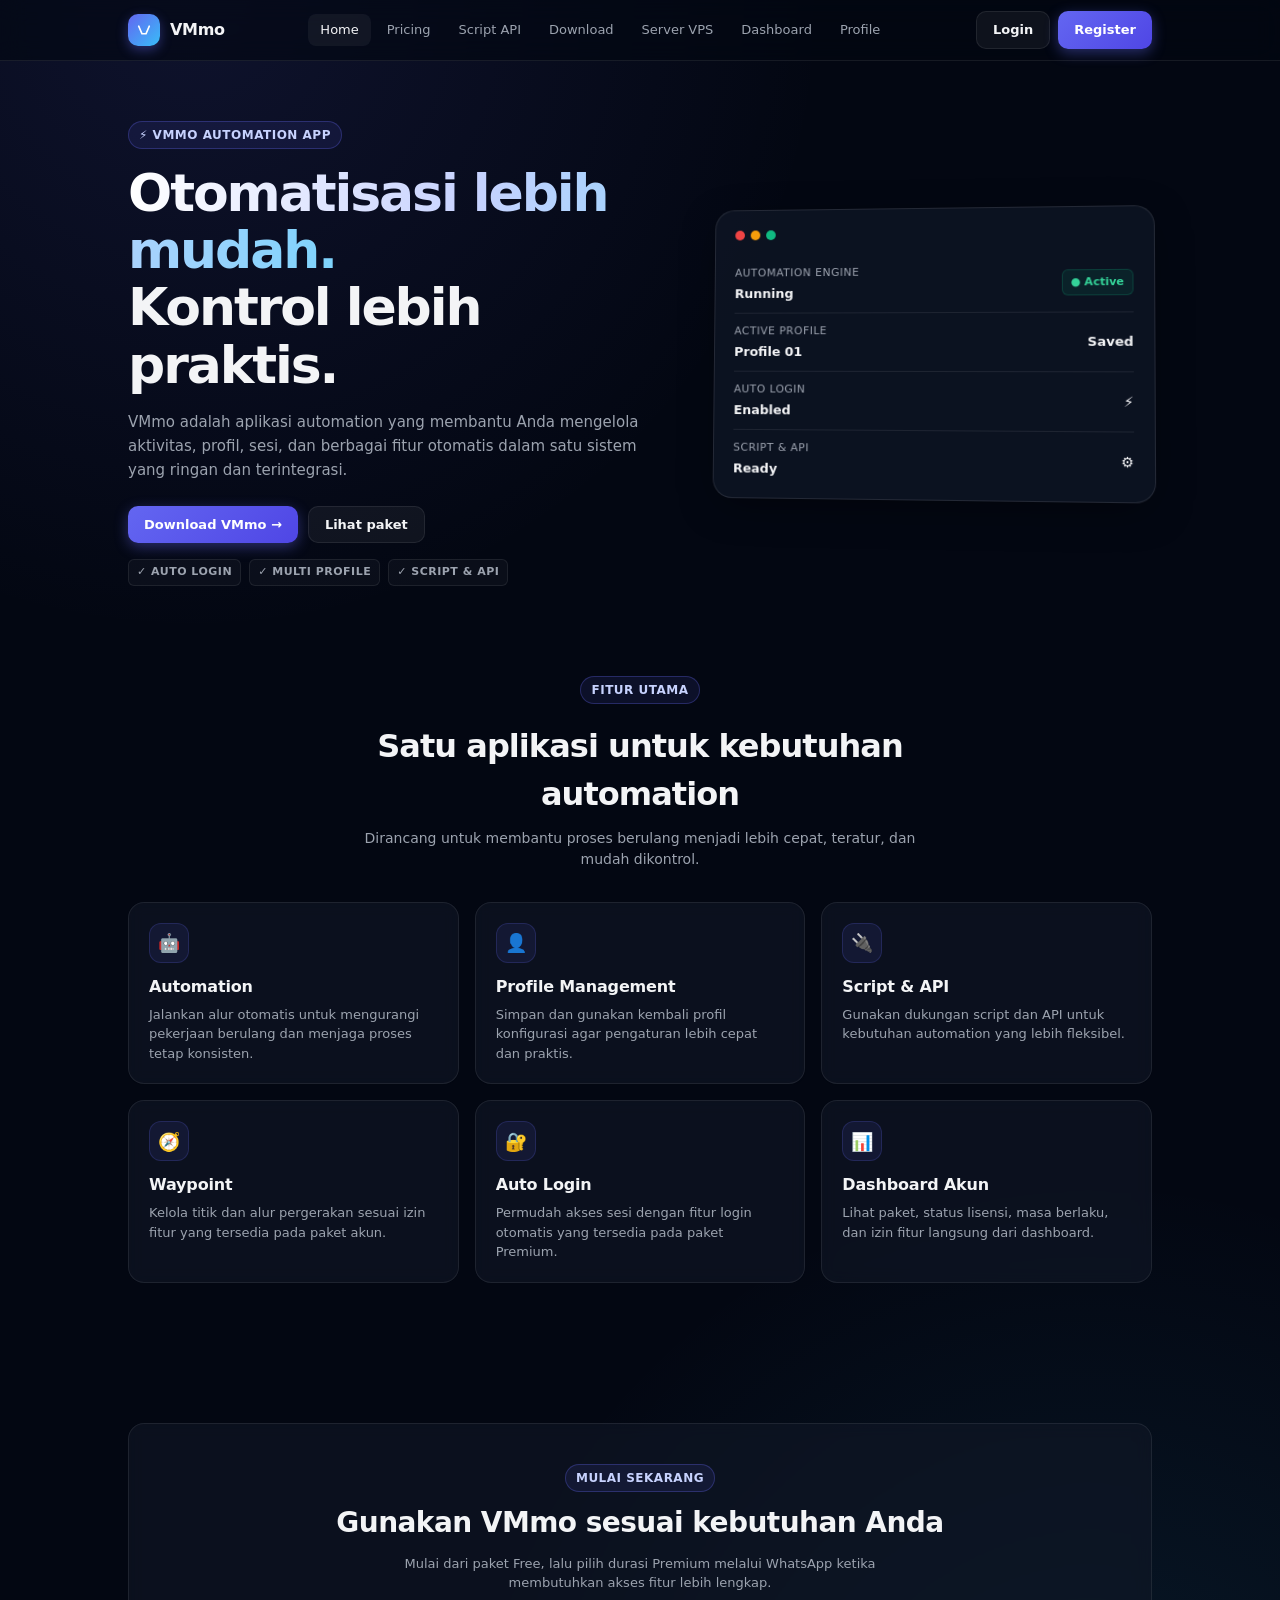
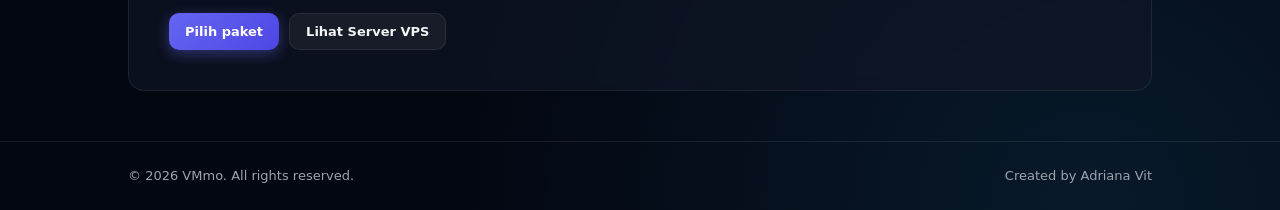
==== commit 69c88b5a: "Add files via upload" ====
--- a/index.html
+++ b/index.html
@@ -87,5 +87,6 @@
 <script src="assets/js/config.js"></script>
 <script src="assets/js/api.js"></script>
 <script src="assets/js/app.js"></script>
+<script type="module" src="assets/js/firebase-init.js"></script>
 </body>
 </html>
--- a/assets/css/style.css
+++ b/assets/css/style.css
@@ -1,63 +1,299 @@
-:root{--bg:#07101f;--panel:#0d1930;--panel2:#111f3a;--text:#edf4ff;--muted:#9babc4;--line:rgba(255,255,255,.1);--brand:#6d7cff;--brand2:#20c7b8;--danger:#ff6b7a;--warning:#ffc857;--ok:#49d17d;--shadow:0 20px 60px rgba(0,0,0,.35);--radius:22px}
-*{box-sizing:border-box}html{scroll-behavior:smooth}body{margin:0;font-family:Inter,ui-sans-serif,system-ui,-apple-system,Segoe UI,Roboto,Arial,sans-serif;background:radial-gradient(circle at 10% 5%,rgba(109,124,255,.18),transparent 30%),radial-gradient(circle at 90% 10%,rgba(32,199,184,.13),transparent 28%),var(--bg);color:var(--text);min-height:100vh}a{color:inherit;text-decoration:none}button,input{font:inherit}.container{width:min(1120px,calc(100% - 32px));margin:auto}.nav{position:sticky;top:0;z-index:50;background:rgba(7,16,31,.76);backdrop-filter:blur(18px);border-bottom:1px solid var(--line)}.nav-inner{height:74px;display:flex;align-items:center;justify-content:space-between}.brand{display:flex;align-items:center;gap:11px;font-weight:850;letter-spacing:.2px}.logo{width:38px;height:38px;border-radius:13px;background:linear-gradient(135deg,var(--brand),var(--brand2));display:grid;place-items:center;box-shadow:0 12px 28px rgba(109,124,255,.3)}.logo svg{width:22px}.nav-links{display:flex;gap:8px;align-items:center}.nav-links a{padding:10px 13px;border-radius:12px;color:var(--muted);font-weight:650;font-size:14px}.nav-links a:hover,.nav-links a.active{background:rgba(255,255,255,.07);color:var(--text)}.nav-actions{display:flex;gap:10px}.btn{border:0;border-radius:13px;padding:11px 16px;font-weight:750;cursor:pointer;display:inline-flex;align-items:center;justify-content:center;gap:8px;transition:.2s}.btn:hover{transform:translateY(-1px)}.btn-primary{color:white;background:linear-gradient(135deg,var(--brand),#8a61ff);box-shadow:0 12px 28px rgba(109,124,255,.25)}.btn-secondary{color:var(--text);background:rgba(255,255,255,.07);border:1px solid var(--line)}.btn-danger{color:white;background:rgba(255,107,122,.18);border:1px solid rgba(255,107,122,.35)}.btn-block{width:100%}.hero{padding:92px 0 70px}.hero-grid{display:grid;grid-template-columns:1.08fr .92fr;gap:52px;align-items:center}.eyebrow{display:inline-flex;align-items:center;gap:8px;padding:8px 12px;border:1px solid rgba(109,124,255,.35);background:rgba(109,124,255,.1);border-radius:999px;color:#cbd2ff;font-size:13px;font-weight:750}.hero h1{font-size:clamp(44px,7vw,76px);line-height:.98;letter-spacing:-3px;margin:22px 0}.gradient-text{background:linear-gradient(90deg,#fff,#aeb9ff 46%,#7ce4dc);-webkit-background-clip:text;color:transparent}.hero p{font-size:18px;line-height:1.7;color:var(--muted);max-width:650px}.hero-actions{display:flex;gap:12px;margin-top:30px}.hero-note{color:var(--muted);font-size:13px;margin-top:16px}.visual{position:relative}.visual-card{background:linear-gradient(180deg,rgba(17,31,58,.94),rgba(9,20,40,.94));border:1px solid var(--line);border-radius:28px;padding:22px;box-shadow:var(--shadow);transform:rotate(1.3deg)}.window-bar{display:flex;gap:7px;margin-bottom:20px}.dot{width:9px;height:9px;border-radius:50%;background:#ff6b7a}.dot:nth-child(2){background:#ffc857}.dot:nth-child(3){background:#49d17d}.mock-row{display:flex;align-items:center;justify-content:space-between;padding:14px 0;border-bottom:1px solid var(--line)}.mock-row:last-child{border:0}.mock-label{color:var(--muted);font-size:13px}.mock-value{font-weight:750}.pill{display:inline-flex;padding:6px 10px;border-radius:999px;font-size:12px;font-weight:800;background:rgba(73,209,125,.13);color:#7ce7a4;border:1px solid rgba(73,209,125,.25)}.section{padding:72px 0}.section-head{text-align:center;max-width:720px;margin:0 auto 38px}.section-head h2{font-size:38px;letter-spacing:-1.4px;margin:0 0 12px}.section-head p{color:var(--muted);line-height:1.65}.grid-3{display:grid;grid-template-columns:repeat(3,1fr);gap:18px}.card{background:rgba(13,25,48,.78);border:1px solid var(--line);border-radius:var(--radius);padding:24px;box-shadow:0 14px 34px rgba(0,0,0,.16)}.icon-box{width:46px;height:46px;border-radius:15px;background:rgba(109,124,255,.13);display:grid;place-items:center;font-size:22px}.card h3{margin:18px 0 9px}.card p{color:var(--muted);line-height:1.6;margin:0}.footer{padding:38px 0;border-top:1px solid var(--line);color:var(--muted);font-size:14px}.footer-inner{display:flex;justify-content:space-between;gap:20px;align-items:center}.auth-shell{min-height:calc(100vh - 74px);display:grid;place-items:center;padding:50px 16px}.auth-card{width:min(460px,100%);background:rgba(13,25,48,.91);border:1px solid var(--line);border-radius:26px;padding:30px;box-shadow:var(--shadow)}.auth-card.wide{width:min(680px,100%)}.auth-card h1{margin:0 0 8px;font-size:31px;letter-spacing:-1px}.subtitle{color:var(--muted);margin:0 0 25px;line-height:1.55}.form-group{margin-bottom:17px}.form-group label{display:block;font-size:13px;font-weight:750;margin-bottom:8px}.input{width:100%;border:1px solid var(--line);background:rgba(4,12,25,.7);color:var(--text);border-radius:13px;padding:13px 14px;outline:none}.input:focus{border-color:rgba(109,124,255,.8);box-shadow:0 0 0 4px rgba(109,124,255,.12)}.form-row{display:grid;grid-template-columns:1fr 1fr;gap:14px}.helper{font-size:12px;color:var(--muted);margin-top:7px}.form-meta{display:flex;justify-content:space-between;align-items:center;margin:2px 0 18px;font-size:13px;color:var(--muted)}.check{display:flex;gap:8px;align-items:center}.text-link{color:#aeb9ff;font-weight:700}.alert{display:none;border-radius:13px;padding:12px 14px;margin-bottom:16px;font-size:14px;line-height:1.45}.alert.show{display:block}.alert-error{background:rgba(255,107,122,.12);border:1px solid rgba(255,107,122,.3);color:#ffc3ca}.alert-success{background:rgba(73,209,125,.12);border:1px solid rgba(73,209,125,.3);color:#a9f2c1}.divider{display:flex;align-items:center;gap:12px;color:var(--muted);font-size:12px;margin:22px 0}.divider:before,.divider:after{content:"";height:1px;background:var(--line);flex:1}.dashboard{padding:36px 0 70px}.dash-head{display:flex;justify-content:space-between;align-items:center;margin-bottom:24px}.dash-head h1{margin:0;font-size:34px}.dash-head p{color:var(--muted);margin:6px 0 0}.stats{display:grid;grid-template-columns:repeat(4,1fr);gap:16px;margin-bottom:18px}.stat{padding:20px;border-radius:19px;border:1px solid var(--line);background:rgba(13,25,48,.78)}.stat-label{font-size:12px;color:var(--muted);text-transform:uppercase;letter-spacing:.7px}.stat-value{font-weight:850;font-size:21px;margin-top:9px}.dash-grid{display:grid;grid-template-columns:1.3fr .7fr;gap:18px}.table-list{margin-top:12px}.table-row{display:grid;grid-template-columns:1fr 1fr;padding:13px 0;border-bottom:1px solid var(--line);gap:12px}.table-row:last-child{border-bottom:0}.table-row span:first-child{color:var(--muted)}.permission-grid{display:grid;grid-template-columns:repeat(2,1fr);gap:10px;margin-top:15px}.permission{display:flex;align-items:center;gap:9px;padding:11px;border-radius:13px;background:rgba(255,255,255,.035);font-size:13px}.permission .state{width:9px;height:9px;border-radius:50%;background:var(--danger)}.permission.enabled .state{background:var(--ok)}.pricing-grid{display:grid;grid-template-columns:repeat(4,1fr);gap:16px;align-items:stretch}.price-card{position:relative;display:flex;flex-direction:column}.price-card.featured{border-color:rgba(109,124,255,.65);box-shadow:0 20px 50px rgba(109,124,255,.16)}.popular{position:absolute;top:14px;right:14px;font-size:10px;text-transform:uppercase;letter-spacing:.7px;background:rgba(109,124,255,.18);color:#c8ceff;padding:6px 9px;border-radius:999px}.price{font-size:33px;font-weight:900;margin:16px 0 4px}.price small{font-size:13px;color:var(--muted);font-weight:600}.features{list-style:none;padding:0;margin:20px 0;display:grid;gap:11px;color:var(--muted);font-size:14px}.features li:before{content:'✓';color:var(--ok);font-weight:900;margin-right:9px}.price-card .btn{margin-top:auto}.profile-grid{display:grid;grid-template-columns:.65fr 1.35fr;gap:18px}.avatar-card{text-align:center}.avatar{width:94px;height:94px;border-radius:28px;margin:0 auto 16px;background:linear-gradient(135deg,var(--brand),var(--brand2));display:grid;place-items:center;font-size:35px;font-weight:900}.muted{color:var(--muted)}.mobile-toggle{display:none;background:none;border:0;color:white;font-size:24px}.loading{opacity:.65;pointer-events:none}.legal-note{font-size:12px;color:var(--muted);line-height:1.5;margin-top:17px;text-align:center}@media(max-width:900px){.hero-grid,.dash-grid,.profile-grid{grid-template-columns:1fr}.grid-3{grid-template-columns:1fr 1fr}.pricing-grid{grid-template-columns:1fr 1fr}.stats{grid-template-columns:1fr 1fr}.nav-links{display:none}.mobile-toggle{display:block}.hero{padding-top:60px}.visual{max-width:600px}.hero h1{letter-spacing:-2px}}@media(max-width:600px){.container{width:min(100% - 22px,1120px)}.nav-actions .btn-secondary{display:none}.hero-actions,.footer-inner,.dash-head{align-items:stretch;flex-direction:column}.hero-actions .btn{width:100%}.grid-3,.pricing-grid,.stats,.form-row{grid-template-columns:1fr}.hero h1{font-size:43px}.section-head h2{font-size:31px}.auth-card{padding:22px}.permission-grid{grid-template-columns:1fr}.table-row{grid-template-columns:1fr}.nav-inner{height:66px}.dashboard{padding-top:25px}}
-
-/* VMmo content upgrade */
-.nav-inner{position:relative}
-.hero-badges{display:flex;flex-wrap:wrap;gap:10px;margin-top:22px}
-.hero-badges span,.plan-tag,.duration-label,.service-duration{display:inline-flex;align-items:center;width:max-content;padding:7px 10px;border-radius:999px;border:1px solid var(--line);background:rgba(255,255,255,.045);color:#cbd5e8;font-size:11px;font-weight:800;letter-spacing:.55px;text-transform:uppercase}
-.home-cta{text-align:center;padding:46px}
-.home-cta h2{font-size:clamp(30px,5vw,43px);letter-spacing:-1.4px;margin:18px 0 10px}
-.home-cta p{margin:0 auto;max-width:670px;line-height:1.7}
-.center-actions{justify-content:center}
-.pricing-overview{display:grid;grid-template-columns:.8fr 1.2fr;gap:18px;margin-bottom:72px}
-.free-plan,.premium-summary{min-height:100%}
-.premium-summary{position:relative;border-color:rgba(109,124,255,.55);background:linear-gradient(145deg,rgba(23,39,74,.9),rgba(13,25,48,.82));box-shadow:0 22px 50px rgba(109,124,255,.12)}
-.premium-summary h3,.free-plan h3{font-size:26px;margin-top:16px}
-.premium-features{grid-template-columns:repeat(2,minmax(0,1fr));margin-bottom:26px}
-.duration-heading{margin-top:0}
-.duration-grid{display:grid;grid-template-columns:repeat(3,1fr);gap:16px}
-.duration-card{display:flex;flex-direction:column;position:relative;min-height:235px}
-.duration-card h3{font-size:24px;margin:20px 0 8px}
-.duration-card.featured,.service-card.featured{border-color:rgba(109,124,255,.65);box-shadow:0 20px 50px rgba(109,124,255,.16)}
-.duration-price{font-size:25px;font-weight:900;margin:8px 0 24px}
-.duration-card .btn{margin-top:auto}
-.permanent-card{background:linear-gradient(145deg,rgba(32,199,184,.1),rgba(13,25,48,.78));border-color:rgba(32,199,184,.28)}
-.download-section{min-height:calc(100vh - 74px)}
-.download-panel{display:grid;grid-template-columns:140px 1fr;gap:28px;align-items:center;padding:38px;margin-bottom:20px}
-.download-icon{width:118px;height:118px;border-radius:34px;display:grid;place-items:center;font-size:56px;font-weight:900;background:linear-gradient(135deg,var(--brand),var(--brand2));box-shadow:0 18px 44px rgba(109,124,255,.28)}
-.download-copy h1{font-size:clamp(30px,5vw,48px);letter-spacing:-1.5px;margin:16px 0 10px}
-.download-copy p{max-width:720px;line-height:1.7}
-.download-actions{display:flex;flex-wrap:wrap;gap:12px;margin-top:24px}
-.download-notes{margin-top:18px}
-.service-grid{display:grid;grid-template-columns:repeat(3,1fr);gap:18px;align-items:stretch}
-.service-card{display:flex;flex-direction:column;position:relative}
-.service-card h3{font-size:26px;margin:18px 0 8px}
-.service-price{font-size:38px;font-weight:900;margin:8px 0 22px}
-.service-price small{font-size:13px;color:var(--muted);font-weight:650}
-.spec-list{list-style:none;padding:0;margin:0 0 24px;display:grid;gap:0;border-top:1px solid var(--line)}
-.spec-list li{display:flex;align-items:center;justify-content:space-between;gap:16px;padding:13px 0;border-bottom:1px solid var(--line);font-size:14px}
-.spec-list span{color:var(--muted)}
-.service-card .btn{margin-top:auto}
-.custom-copy{line-height:1.7;margin-top:8px!important}
-.custom-card{background:linear-gradient(145deg,rgba(255,200,87,.075),rgba(13,25,48,.78));border-color:rgba(255,200,87,.2)}
-
-@media(max-width:1100px){
-  .nav-links{display:none}
-  .mobile-toggle{display:block}
-  .nav-links.is-open{display:flex;position:absolute;top:74px;left:0;right:0;flex-direction:column;align-items:stretch;padding:12px;background:#0d1930;border:1px solid var(--line);border-radius:16px;box-shadow:var(--shadow)}
-  .nav-links.is-open a{width:100%}
-}
-@media(max-width:900px){
-  .pricing-overview,.download-panel{grid-template-columns:1fr}
-  .duration-grid,.service-grid{grid-template-columns:1fr 1fr}
-  .download-icon{width:92px;height:92px;border-radius:26px;font-size:44px}
-}
-@media(max-width:600px){
-  .duration-grid,.service-grid{grid-template-columns:1fr}
-  .premium-features{grid-template-columns:1fr}
-  .home-cta{padding:30px 22px}
-  .center-actions,.download-actions{flex-direction:column}
-  .center-actions .btn,.download-actions .btn{width:100%}
-  .download-panel{padding:26px 22px}
-  .nav-links.is-open{top:66px}
-}
+:root {
+  --bg: #030712;
+  --panel: rgba(17, 24, 39, 0.6);
+  --panel2: rgba(31, 41, 55, 0.6);
+  --text: #f3f4f6;
+  --muted: #9ca3af;
+  --line: rgba(255, 255, 255, 0.08);
+  --brand: #6366f1;
+  --brand2: #38bdf8;
+  --brand-glow: rgba(99, 102, 241, 0.4);
+  --danger: #ef4444;
+  --warning: #f59e0b;
+  --ok: #10b981;
+  --shadow: 0 10px 40px -10px rgba(0,0,0,0.5);
+  --radius: 16px;
+}
+
+* { box-sizing: border-box; }
+html { scroll-behavior: smooth; }
+body {
+  margin: 0;
+  font-family: 'Inter', ui-sans-serif, system-ui, -apple-system, sans-serif;
+  background: 
+    radial-gradient(circle at 15% 0%, rgba(99, 102, 241, 0.12), transparent 30%),
+    radial-gradient(circle at 85% 100%, rgba(56, 189, 248, 0.1), transparent 30%),
+    var(--bg);
+  color: var(--text);
+  min-height: 100vh;
+  line-height: 1.5;
+  font-size: 14px;
+}
+
+a { color: inherit; text-decoration: none; transition: color 0.2s; }
+a:hover { color: #fff; }
+button, input { font: inherit; }
+
+.container { width: min(1024px, calc(100% - 40px)); margin: auto; }
+
+/* Nav */
+.nav {
+  position: sticky; top: 0; z-index: 50;
+  background: rgba(3, 7, 18, 0.6);
+  backdrop-filter: blur(12px);
+  -webkit-backdrop-filter: blur(12px);
+  border-bottom: 1px solid var(--line);
+}
+.nav-inner { height: 60px; display: flex; align-items: center; justify-content: space-between; position: relative; }
+.brand { display: flex; align-items: center; gap: 10px; font-weight: 700; font-size: 16px; letter-spacing: -0.02em; }
+.logo {
+  width: 32px; height: 32px; border-radius: 10px;
+  background: linear-gradient(135deg, var(--brand), var(--brand2));
+  display: grid; place-items: center;
+  box-shadow: 0 4px 12px var(--brand-glow);
+}
+.logo svg { width: 18px; }
+
+.nav-links { display: flex; gap: 4px; align-items: center; }
+.nav-links a {
+  padding: 6px 12px; border-radius: 8px;
+  color: var(--muted); font-weight: 500; font-size: 13px;
+  transition: all 0.2s;
+}
+.nav-links a:hover, .nav-links a.active {
+  background: rgba(255, 255, 255, 0.05); color: var(--text);
+}
+
+.nav-actions { display: flex; gap: 8px; }
+
+/* Buttons */
+.btn {
+  border: 0; border-radius: 10px; padding: 8px 16px;
+  font-weight: 600; font-size: 13px; cursor: pointer;
+  display: inline-flex; align-items: center; justify-content: center; gap: 6px;
+  transition: all 0.2s ease;
+}
+.btn:hover { transform: translateY(-1px); box-shadow: 0 4px 12px rgba(0,0,0,0.2); }
+.btn:active { transform: translateY(0); }
+.btn-primary {
+  color: white;
+  background: linear-gradient(135deg, var(--brand), #4f46e5);
+  box-shadow: 0 4px 14px var(--brand-glow);
+}
+.btn-primary:hover { box-shadow: 0 6px 20px var(--brand-glow); filter: brightness(1.1); }
+.btn-secondary {
+  color: var(--text); background: rgba(255, 255, 255, 0.05); border: 1px solid var(--line);
+}
+.btn-secondary:hover { background: rgba(255, 255, 255, 0.1); }
+.btn-danger { color: #fca5a5; background: rgba(239, 68, 68, 0.1); border: 1px solid rgba(239, 68, 68, 0.2); }
+.btn-danger:hover { background: rgba(239, 68, 68, 0.2); color: #fff; }
+.btn-block { width: 100%; }
+
+/* Hero */
+.hero { padding: 60px 0 40px; }
+.hero-grid { display: grid; grid-template-columns: 1.1fr 0.9fr; gap: 40px; align-items: center; }
+.eyebrow {
+  display: inline-flex; align-items: center; gap: 6px;
+  padding: 4px 10px; border: 1px solid rgba(99, 102, 241, 0.3);
+  background: rgba(99, 102, 241, 0.1); border-radius: 999px;
+  color: #c7d2fe; font-size: 12px; font-weight: 600; text-transform: uppercase; letter-spacing: 0.5px;
+}
+.hero h1 { font-size: clamp(36px, 5vw, 52px); line-height: 1.1; letter-spacing: -0.04em; margin: 16px 0; }
+.gradient-text {
+  background: linear-gradient(90deg, #fff, #c7d2fe 50%, #7dd3fc);
+  -webkit-background-clip: text; color: transparent;
+}
+.hero p { font-size: 15px; color: var(--muted); max-width: 540px; margin: 0 0 24px; line-height: 1.6; }
+.hero-actions { display: flex; gap: 10px; }
+.hero-badges { display: flex; flex-wrap: wrap; gap: 8px; margin-top: 16px; }
+.hero-badges span, .plan-tag, .duration-label, .service-duration {
+  display: inline-flex; align-items: center; padding: 4px 8px;
+  border-radius: 6px; border: 1px solid var(--line);
+  background: rgba(255,255,255,0.03); color: var(--muted);
+  font-size: 11px; font-weight: 600; text-transform: uppercase; letter-spacing: 0.5px;
+}
+
+/* Visual Mock */
+.visual { position: relative; perspective: 1000px; }
+.visual-card {
+  background: rgba(17, 24, 39, 0.7);
+  backdrop-filter: blur(10px);
+  border: 1px solid rgba(255,255,255,0.1); border-radius: 20px;
+  padding: 20px; box-shadow: var(--shadow);
+  transform: rotateY(-5deg) rotateX(2deg); transition: transform 0.4s ease;
+}
+.visual-card:hover { transform: rotateY(0) rotateX(0) translateY(-5px); box-shadow: 0 20px 40px rgba(0,0,0,0.6), 0 0 40px var(--brand-glow); border-color: rgba(255,255,255,0.2); }
+.window-bar { display: flex; gap: 6px; margin-bottom: 16px; }
+.dot { width: 10px; height: 10px; border-radius: 50%; background: #ef4444; }
+.dot:nth-child(2) { background: #f59e0b; }
+.dot:nth-child(3) { background: #10b981; }
+.mock-row { display: flex; align-items: center; justify-content: space-between; padding: 10px 0; border-bottom: 1px solid var(--line); }
+.mock-row:last-child { border: 0; padding-bottom: 0; }
+.mock-label { color: var(--muted); font-size: 11px; text-transform: uppercase; letter-spacing: 0.5px; margin-bottom: 2px;}
+.mock-value { font-weight: 600; font-size: 13px; }
+.pill { padding: 4px 8px; border-radius: 6px; font-size: 11px; font-weight: 600; background: rgba(16, 185, 129, 0.1); color: #34d399; border: 1px solid rgba(16, 185, 129, 0.2); }
+
+/* Sections */
+.section { padding: 50px 0; }
+.section-head { text-align: center; max-width: 600px; margin: 0 auto 32px; }
+.section-head h2 { font-size: 32px; letter-spacing: -0.03em; margin: 0 0 10px; }
+.section-head p { color: var(--muted); margin: 0; font-size: 14px; }
+.grid-3 { display: grid; grid-template-columns: repeat(3, 1fr); gap: 16px; }
+
+/* Cards */
+.card {
+  background: var(--panel); backdrop-filter: blur(8px);
+  border: 1px solid var(--line); border-radius: var(--radius);
+  padding: 20px; transition: all 0.3s ease;
+}
+.card:hover { border-color: rgba(255,255,255,0.15); background: rgba(31, 41, 55, 0.8); transform: translateY(-2px); box-shadow: var(--shadow); }
+.icon-box { width: 40px; height: 40px; border-radius: 12px; background: rgba(99, 102, 241, 0.1); display: grid; place-items: center; font-size: 18px; margin-bottom: 12px; border: 1px solid rgba(99, 102, 241, 0.2); }
+.card h3 { margin: 0 0 6px; font-size: 16px; font-weight: 600; letter-spacing: -0.01em; }
+.card p { color: var(--muted); font-size: 13px; margin: 0; line-height: 1.5; }
+
+/* Auth */
+.auth-shell { min-height: calc(100vh - 60px); display: grid; place-items: center; padding: 40px 16px; }
+.auth-card { width: min(400px, 100%); background: var(--panel); backdrop-filter: blur(12px); border: 1px solid var(--line); border-radius: 20px; padding: 32px; box-shadow: var(--shadow); }
+.auth-card.wide { width: min(500px, 100%); }
+.auth-card h1 { margin: 0 0 6px; font-size: 24px; letter-spacing: -0.03em; text-align: center; }
+.subtitle { color: var(--muted); margin: 0 0 24px; font-size: 13px; text-align: center; }
+.form-group { margin-bottom: 16px; }
+.form-group label { display: block; font-size: 12px; font-weight: 600; margin-bottom: 6px; color: #d1d5db; }
+.input { width: 100%; border: 1px solid var(--line); background: rgba(0,0,0,0.2); color: var(--text); border-radius: 10px; padding: 10px 12px; outline: none; font-size: 13px; transition: all 0.2s; }
+.input:focus { border-color: var(--brand); box-shadow: 0 0 0 3px var(--brand-glow); background: rgba(0,0,0,0.4); }
+.form-row { display: grid; grid-template-columns: 1fr 1fr; gap: 12px; }
+.form-meta { display: flex; justify-content: space-between; align-items: center; margin: 12px 0 20px; font-size: 12px; color: var(--muted); }
+.divider { display: flex; align-items: center; gap: 12px; color: var(--muted); font-size: 12px; margin: 22px 0; }
+.divider:before, .divider:after { content: ""; height: 1px; background: var(--line); flex: 1; }
+.text-link { color: #818cf8; font-weight: 500; }
+.text-link:hover { color: #a5b4fc; text-decoration: underline; }
+
+/* Alerts */
+.alert { display: none; border-radius: 10px; padding: 10px 12px; margin-bottom: 16px; font-size: 13px; }
+.alert.show { display: block; animation: fadeUp 0.3s ease; }
+.alert-error { background: rgba(239, 68, 68, 0.1); border: 1px solid rgba(239, 68, 68, 0.2); color: #fca5a5; }
+.alert-success { background: rgba(16, 185, 129, 0.1); border: 1px solid rgba(16, 185, 129, 0.2); color: #6ee7b7; }
+
+/* Dashboard */
+.dashboard { padding: 30px 0 50px; }
+.dash-head { display: flex; justify-content: space-between; align-items: center; margin-bottom: 20px; }
+.dash-head h1 { margin: 0; font-size: 28px; letter-spacing: -0.02em; }
+.dash-head p { color: var(--muted); margin: 4px 0 0; font-size: 14px; }
+.stats { display: grid; grid-template-columns: repeat(4, 1fr); gap: 12px; margin-bottom: 20px; }
+.stat { padding: 16px; border-radius: 14px; border: 1px solid var(--line); background: var(--panel); backdrop-filter: blur(8px); transition: all 0.2s; }
+.stat:hover { border-color: rgba(255,255,255,0.15); transform: translateY(-1px); }
+.stat-label { font-size: 11px; color: var(--muted); text-transform: uppercase; letter-spacing: 0.5px; font-weight: 600; margin-bottom: 4px; }
+.stat-value { font-weight: 700; font-size: 20px; color: var(--text); }
+.dash-grid { display: grid; grid-template-columns: 1.5fr 1fr; gap: 16px; }
+.table-list { display: flex; flex-direction: column; gap: 8px; margin-top: 16px; }
+.table-row { display: flex; justify-content: space-between; padding: 10px 12px; background: rgba(255,255,255,0.02); border: 1px solid var(--line); border-radius: 8px; font-size: 13px; }
+.table-row span:first-child { color: var(--muted); }
+.permission-grid { display: grid; grid-template-columns: repeat(3, 1fr); gap: 8px; margin-top: 16px; }
+.permission { display: flex; align-items: center; gap: 8px; padding: 10px; border-radius: 10px; background: rgba(255,255,255,0.02); border: 1px solid var(--line); font-size: 12px; }
+.permission .state { width: 8px; height: 8px; border-radius: 50%; background: var(--danger); box-shadow: 0 0 8px var(--danger); }
+.permission.enabled .state { background: var(--ok); box-shadow: 0 0 8px var(--ok); }
+
+/* Pricing */
+.pricing-grid { display: grid; grid-template-columns: repeat(3, 1fr); gap: 16px; align-items: stretch; margin-bottom: 40px; }
+.price-card { position: relative; display: flex; flex-direction: column; }
+.price-card.featured { border-color: rgba(99, 102, 241, 0.5); background: rgba(99, 102, 241, 0.05); box-shadow: 0 10px 30px var(--brand-glow); }
+.popular { position: absolute; top: 12px; right: 12px; font-size: 10px; font-weight: 700; text-transform: uppercase; background: var(--brand); color: #fff; padding: 4px 8px; border-radius: 999px; }
+.price { font-size: 32px; font-weight: 700; margin: 12px 0; letter-spacing: -0.03em; }
+.price small { font-size: 13px; color: var(--muted); font-weight: 500; }
+.features { list-style: none; padding: 0; margin: 0 0 20px; display: grid; gap: 8px; font-size: 13px; color: #d1d5db; }
+.features li { display: flex; align-items: center; gap: 8px; }
+.features li:before { content: '✓'; color: var(--ok); font-weight: 700; background: rgba(16, 185, 129, 0.1); border-radius: 50%; width: 18px; height: 18px; display: inline-flex; align-items: center; justify-content: center; font-size: 10px; }
+.price-card .btn { margin-top: auto; }
+
+/* Profile */
+.profile-grid { display: grid; grid-template-columns: 250px 1fr; gap: 20px; }
+.avatar-card { text-align: center; }
+.avatar { width: 80px; height: 80px; border-radius: 20px; margin: 0 auto 16px; background: linear-gradient(135deg, var(--brand), var(--brand2)); display: grid; place-items: center; font-size: 32px; font-weight: 700; box-shadow: 0 8px 20px var(--brand-glow); }
+
+/* Download & VPS */
+.download-section { min-height: calc(100vh - 60px); }
+.download-panel { display: flex; gap: 24px; align-items: center; padding: 32px; margin-bottom: 20px; }
+.download-icon { width: 80px; height: 80px; border-radius: 20px; display: grid; place-items: center; font-size: 40px; background: linear-gradient(135deg, var(--brand), var(--brand2)); box-shadow: 0 10px 30px var(--brand-glow); flex-shrink: 0; }
+.download-actions { display: flex; gap: 12px; margin-top: 20px; }
+.service-grid { display: grid; grid-template-columns: repeat(3, 1fr); gap: 16px; }
+.service-card { display: flex; flex-direction: column; position: relative; }
+.service-card h3 { font-size: 20px; margin: 16px 0 8px; }
+.service-price { font-size: 32px; font-weight: 700; margin: 12px 0; }
+.service-price small { font-size: 13px; color: var(--muted); font-weight: 500; }
+.spec-list { list-style: none; padding: 0; margin: 16px 0 24px; border-top: 1px solid var(--line); }
+.spec-list li { display: flex; justify-content: space-between; padding: 10px 0; border-bottom: 1px solid var(--line); font-size: 13px; }
+.spec-list span { color: var(--muted); }
+.service-card .btn { margin-top: auto; }
+.custom-card { background: linear-gradient(145deg, rgba(255,200,87,0.05), rgba(17,24,39,0.6)); border-color: rgba(255,200,87,0.2); }
+
+/* Animations & Utils */
+@keyframes fadeUp {
+  from { opacity: 0; transform: translateY(10px); }
+  to { opacity: 1; transform: translateY(0); }
+}
+.animate-fade-up { animation: fadeUp 0.6s cubic-bezier(0.16, 1, 0.3, 1) forwards; }
+.delay-1 { animation-delay: 0.1s; }
+.delay-2 { animation-delay: 0.2s; }
+.delay-3 { animation-delay: 0.3s; }
+
+.muted { color: var(--muted); }
+.mobile-toggle { display: none; background: none; border: 0; color: white; font-size: 20px; cursor: pointer; }
+.footer { padding: 24px 0; border-top: 1px solid var(--line); color: var(--muted); font-size: 13px; }
+.footer-inner { display: flex; justify-content: space-between; align-items: center; }
+
+/* Overrides for specific layouts */
+.home-cta { text-align: center; padding: 40px; margin-top: 40px; }
+.home-cta h2 { font-size: 28px; margin: 10px 0; letter-spacing: -0.02em; }
+.home-cta p { max-width: 500px; margin: 0 auto 20px; }
+.pricing-overview { display: grid; grid-template-columns: 1fr 1.5fr; gap: 16px; margin-bottom: 40px; }
+.free-plan, .premium-summary { min-height: 100%; }
+.premium-summary { background: linear-gradient(145deg, rgba(31, 41, 55, 0.8), rgba(17, 24, 39, 0.9)); border-color: rgba(99, 102, 241, 0.4); box-shadow: 0 20px 40px var(--brand-glow); }
+.premium-features { grid-template-columns: repeat(2, minmax(0, 1fr)); margin-bottom: 24px; }
+.duration-grid { display: grid; grid-template-columns: repeat(3, 1fr); gap: 12px; }
+.duration-card { min-height: 180px; display: flex; flex-direction: column; }
+.duration-card h3 { margin: 12px 0 4px; font-size: 18px; }
+.duration-price { font-size: 20px; font-weight: 700; margin-bottom: 16px; }
+.duration-card .btn { margin-top: auto; }
+.permanent-card { background: linear-gradient(145deg, rgba(56, 189, 248, 0.05), rgba(17, 24, 39, 0.6)); border-color: rgba(56, 189, 248, 0.2); }
+
+/* Media Queries */
+@media(max-width: 900px) {
+  .hero-grid, .dash-grid, .profile-grid, .pricing-overview { grid-template-columns: 1fr; }
+  .grid-3, .pricing-grid, .service-grid { grid-template-columns: repeat(2, 1fr); }
+  .stats { grid-template-columns: repeat(2, 1fr); }
+  .duration-grid { grid-template-columns: repeat(2, 1fr); }
+  .nav-links { display: none; }
+  .mobile-toggle { display: block; }
+  .nav-links.is-open { display: flex; position: absolute; top: 60px; left: 0; right: 0; flex-direction: column; background: rgba(3, 7, 18, 0.95); backdrop-filter: blur(16px); padding: 12px; border-bottom: 1px solid var(--line); }
+  .nav-links.is-open a { width: 100%; text-align: left; }
+}
+@media(max-width: 600px) {
+  .grid-3, .pricing-grid, .service-grid, .duration-grid, .permission-grid, .stats { grid-template-columns: 1fr; }
+  .hero h1 { font-size: 32px; }
+  .hero-actions, .download-actions { flex-direction: column; }
+  .download-panel { flex-direction: column; text-align: center; }
+  .premium-features { grid-template-columns: 1fr; }
+}
+
+/* API Docs Layout */
+.docs-layout { padding: 40px 0; }
+.docs-container { display: grid; grid-template-columns: 240px 1fr; gap: 40px; }
+.docs-sidebar { position: sticky; top: 80px; align-self: start; }
+.docs-sidebar h3 { font-size: 14px; text-transform: uppercase; letter-spacing: 0.05em; color: var(--muted); margin-bottom: 12px; }
+.docs-sidebar nav { display: flex; flex-direction: column; gap: 8px; }
+.docs-sidebar a { color: var(--muted); font-size: 14px; text-decoration: none; padding: 6px 10px; border-radius: 6px; transition: all 0.2s; }
+.docs-sidebar a:hover, .docs-sidebar a.active { color: #fff; background: rgba(255, 255, 255, 0.05); }
+
+.api-section { margin-bottom: 40px; scroll-margin-top: 80px; }
+.api-title { font-size: 24px; margin: 0 0 8px; border-bottom: 1px solid var(--line); padding-bottom: 12px; }
+
+.method-list { display: flex; flex-direction: column; gap: 16px; margin-top: 20px; }
+.method-card { background: rgba(255, 255, 255, 0.02); border: 1px solid var(--line); border-radius: 12px; overflow: hidden; }
+.code-block { background: #000; color: #a5b4fc; padding: 12px 16px; font-family: ui-monospace, SFMono-Regular, Menlo, Monaco, Consolas, monospace; font-size: 13px; border-bottom: 1px solid var(--line); overflow-x: auto; }
+.method-desc { padding: 12px 16px; font-size: 14px; color: #d1d5db; margin: 0; }
+
+@media(max-width: 900px) {
+  .docs-container { grid-template-columns: 1fr; }
+  .docs-sidebar { position: static; margin-bottom: 24px; }
+  .docs-sidebar nav { flex-direction: row; flex-wrap: wrap; }
+}
